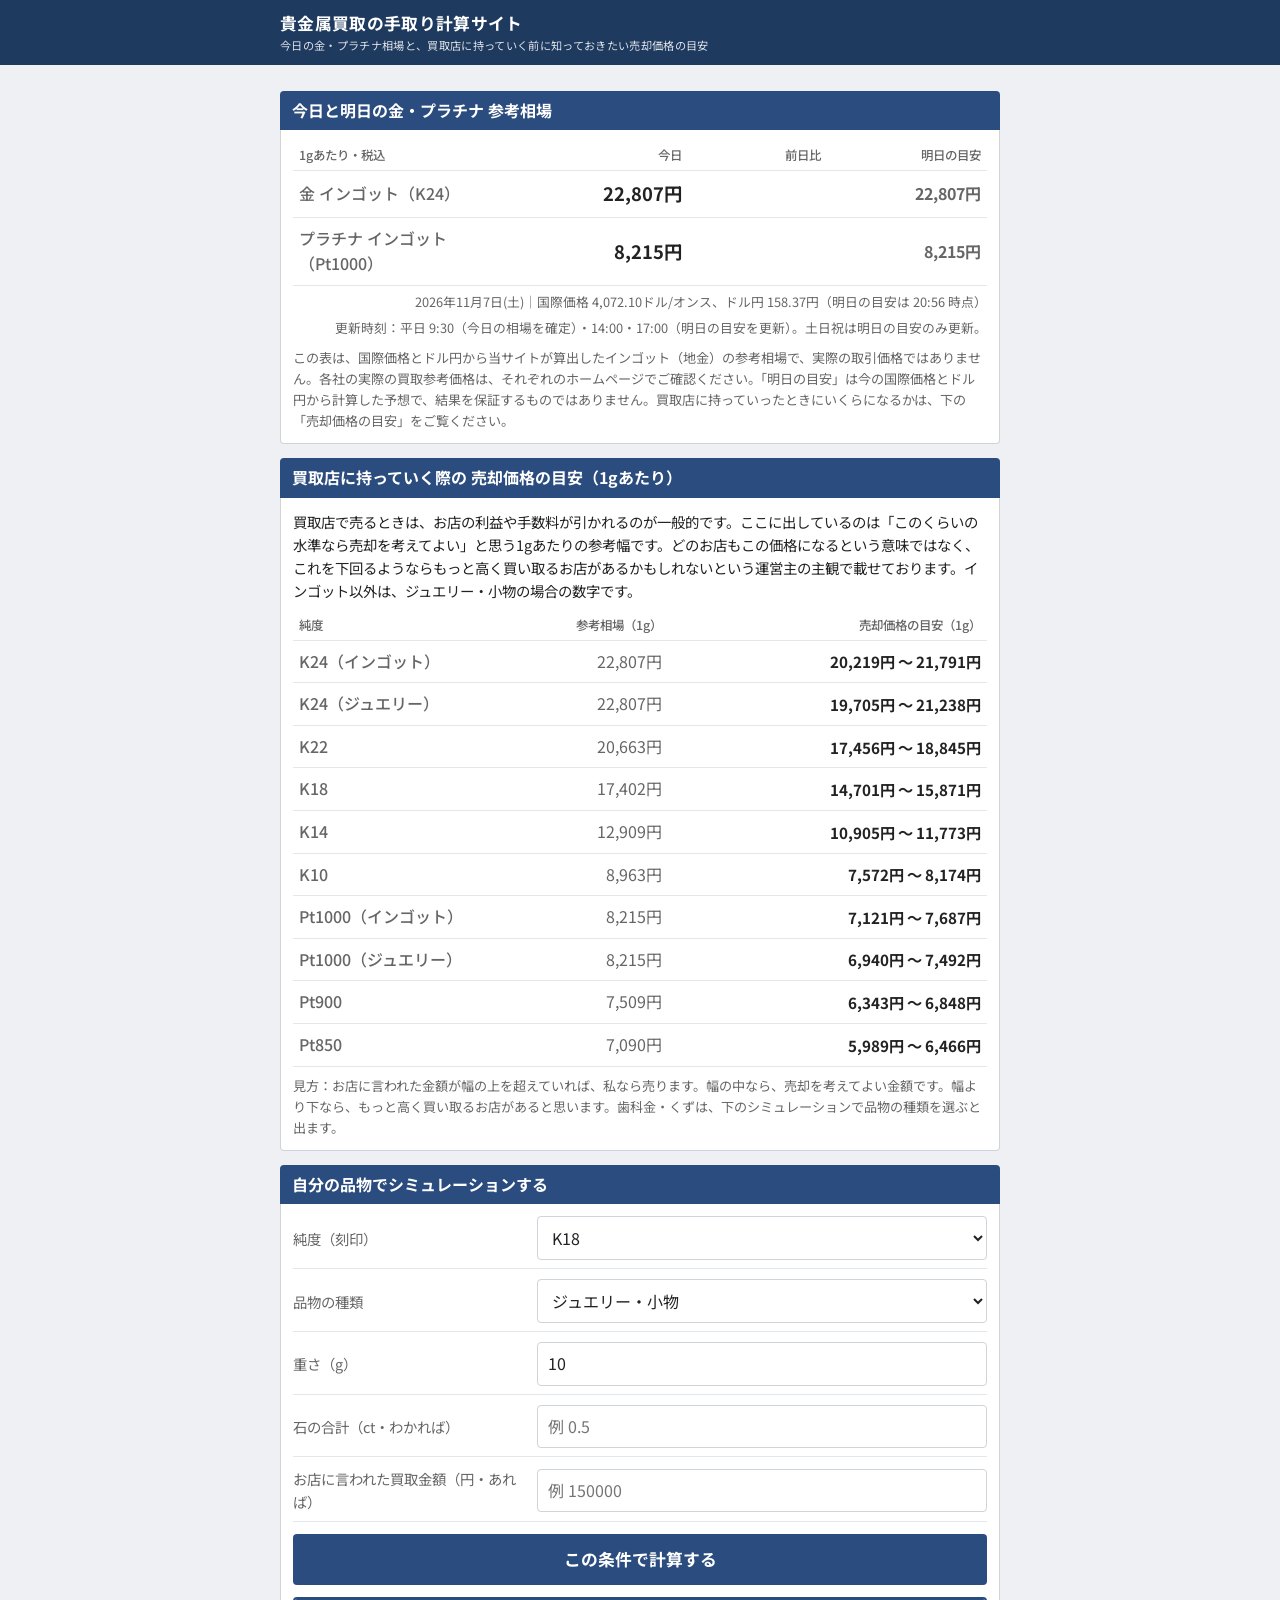
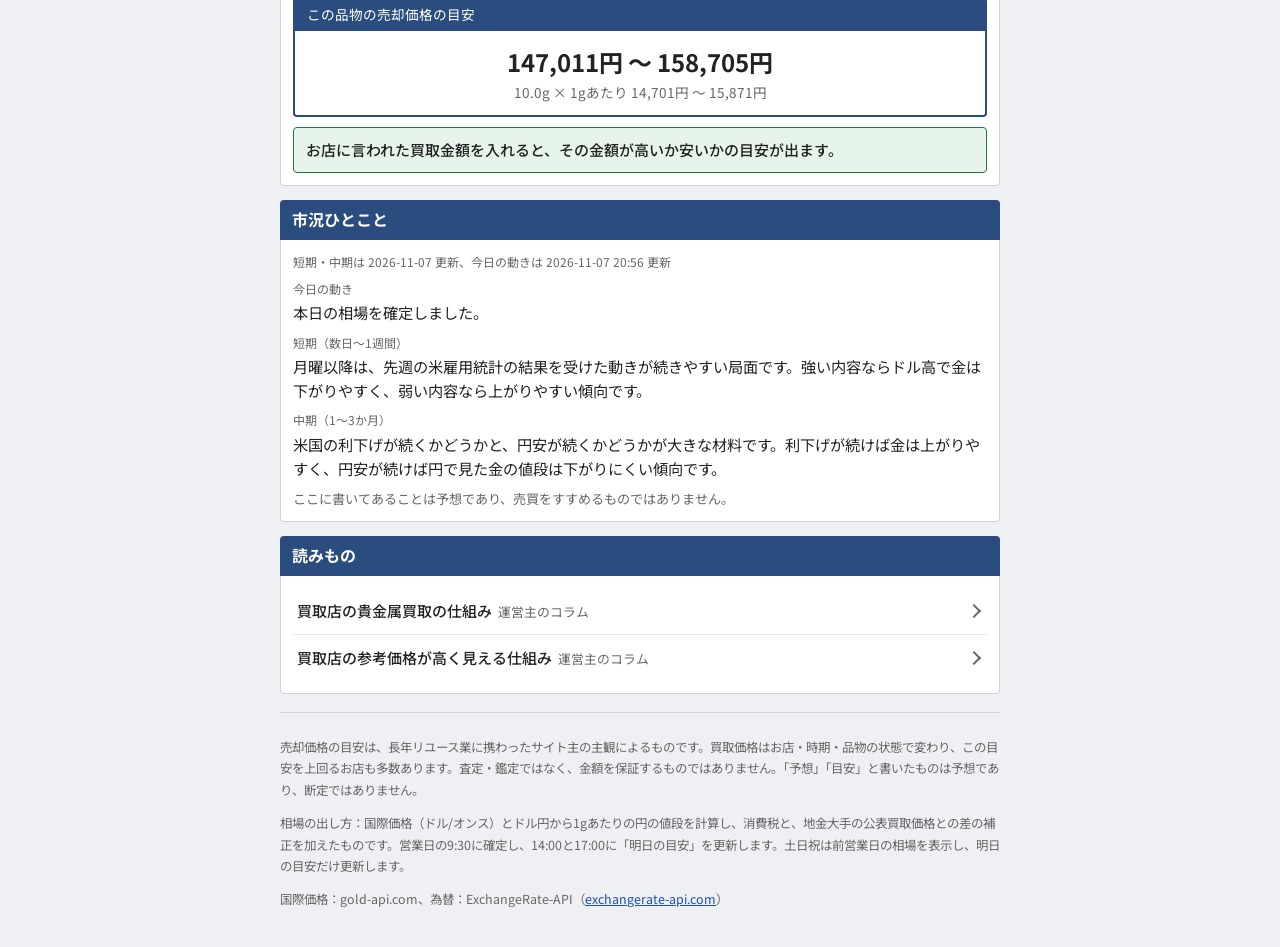
==== index.html @ 9ee87430 "Search Console の確認タグ Co-Authored-By: Claude Fable 5.1 <noreply@anthropic.com> Claude-Session: https:" ====
<!doctype html>
<html lang="ja">
<head>
<meta charset="utf-8">
<meta name="viewport" content="width=device-width,initial-scale=1,viewport-fit=cover">
<meta name="google-site-verification" content="bRaVeJFqWcev0gptp4NaFWn2l9aw6Yjy79Nx6iMbqUU" />
<title>貴金属買取の手取り計算サイト｜今日の金・プラチナ相場と、買取店に持っていく際の売却価格の目安</title>
<meta name="description" content="今日の金・プラチナのインゴット相場（国際価格とドル円から独自算出）と、買取店に持っていったときに実際に手元に残る売却価格の目安を、純度別（K24・K18・K14・Pt900など）に毎日更新しています。">
<link rel="stylesheet" href="https://fonts.googleapis.com/css2?family=Noto+Sans+JP:wght@400;500;700&display=swap">
<link rel="stylesheet" href="style.css">
</head>
<body>
<div class="hd"><div class="in">
  <h1><a href="./">貴金属買取の手取り計算サイト</a> <small>今日の金・プラチナ相場と、買取店に持っていく前に知っておきたい売却価格の目安</small></h1></div></div>

<div class="wrap">

<div class="band">今日と明日の金・プラチナ 参考相場</div>
<div class="box">
  <table class="price">
    <tr class="hd2"><td>1gあたり・税込</td><td style="text-align:right">今日</td><td style="text-align:right">前日比</td><td style="text-align:right">明日の目安</td></tr>
    <tr><th>金 インゴット（K24）</th><td class="v num" id="baseK24">—</td><td class="c num" id="chgK24"></td><td class="e num" id="estK24"></td></tr>
    <tr><th>プラチナ インゴット（Pt1000）</th><td class="v num" id="basePt">—</td><td class="c num" id="chgPt"></td><td class="e num" id="estPt"></td></tr>
  </table>
  <div class="stamp" id="asof"></div>
  <div class="stamp">更新時刻：平日 9:30（今日の相場を確定）・14:00・17:00（明日の目安を更新）。土日祝は明日の目安のみ更新。</div>
  <div class="note">この表は、国際価格とドル円から当サイトが算出したインゴット（地金）の参考相場で、実際の取引価格ではありません。各社の実際の買取参考価格は、それぞれのホームページでご確認ください。「明日の目安」は今の国際価格とドル円から計算した予想で、結果を保証するものではありません。買取店に持っていったときにいくらになるかは、下の「売却価格の目安」をご覧ください。</div>
  <div class="notice" id="flag">相場が大きく動いています。お店は先回りしてリスクを織り込んだ価格にすることがあり、提示が目安より低めでも、この日はその分と考えられます。</div>
</div>

<div class="band">買取店に持っていく際の 売却価格の目安（1gあたり）</div>
<div class="box">
  <p class="lead">買取店で売るときは、お店の利益や手数料が引かれるのが一般的です。ここに出しているのは「このくらいの水準なら売却を考えてよい」と思う1gあたりの参考幅です。どのお店もこの価格になるという意味ではなく、これを下回るようならもっと高く買い取るお店があるかもしれないという運営主の主観で載せております。インゴット以外は、ジュエリー・小物の場合の数字です。</p>
  <table class="price" id="ptable">
    <tr class="hd2"><td>純度</td><td style="text-align:right">参考相場（1g）</td><td style="text-align:right;width:46%">売却価格の目安（1g）</td></tr>
  </table>
  <div class="note">見方：お店に言われた金額が幅の上を超えていれば、私なら売ります。幅の中なら、売却を考えてよい金額です。幅より下なら、もっと高く買い取るお店があると思います。歯科金・くずは、下のシミュレーションで品物の種類を選ぶと出ます。</div>
</div>

<div class="band">自分の品物でシミュレーションする</div>
<div class="box">
  <div class="form">
    <div class="fr"><label for="purity">純度（刻印）</label><div>
      <select id="purity">
        <option value="K24">K24（純金）</option><option value="K22">K22</option><option value="K18" selected>K18</option>
        <option value="K14">K14</option><option value="K10">K10</option>
        <option value="Pt1000">Pt1000</option><option value="Pt900">Pt900</option><option value="Pt850">Pt850</option>
      </select></div></div>
    <div class="fr"><label for="form">品物の種類</label><div>
      <select id="form"><option value="jewelry" selected>ジュエリー・小物</option><option value="ingot">インゴット・地金</option><option value="scrap">歯科金・くず</option></select></div></div>
    <div class="fr"><label for="weight">重さ（g）</label><div><input id="weight" type="number" inputmode="decimal" min="0" step="0.1" value="10"></div></div>
    <div class="fr"><label for="stone">石の合計（ct・わかれば）</label><div><input id="stone" type="number" inputmode="decimal" min="0" step="0.1" placeholder="例 0.5"></div></div>
    <div class="fr"><label for="offer">お店に言われた買取金額（円・あれば）</label><div><input id="offer" type="number" inputmode="numeric" min="0" step="100" placeholder="例 150000"></div></div>
  </div>
  <button id="run" type="button" class="btn">この条件で計算する</button>
  <div class="res"><div class="t">この品物の売却価格の目安</div>
    <div class="b"><div class="big num" id="range">—</div><div class="sub num" id="perg"></div></div></div>
  <div id="verdict" class="verdict v-fair">お店に言われた買取金額を入れると、その金額が高いか安いかの目安が出ます。</div>
  <div class="note" id="stoneNote" hidden>石の重さは、0.5ctごとに0.1gを引いて計算しています。小さい石（メレ）はほとんど値段が付かず、大きい石は別に評価されます。</div>
</div>

<div class="band">市況ひとこと</div>
<div class="box memo">
  <div class="lbl" id="memoDate"></div>
  <div class="lbl">今日の動き</div><p id="memoToday"></p>
  <div class="lbl">短期（数日〜1週間）</div><p id="memoShort"></p>
  <div class="lbl">中期（1〜3か月）</div><p id="memoMid"></p>
  <div class="note">ここに書いてあることは予想であり、売買をすすめるものではありません。</div>
</div>

<div class="band" id="columns">読みもの</div>
<div class="box">
  <ul class="list">
    <li><a href="columns/shikumi.html">買取店の貴金属買取の仕組み<span class="d">運営主のコラム</span></a></li>
    <li><a href="columns/sanko-kakaku.html">買取店の参考価格が高く見える仕組み<span class="d">運営主のコラム</span></a></li>
  </ul>
</div>

<div class="foot">
  <p>売却価格の目安は、長年リユース業に携わったサイト主の主観によるものです。買取価格はお店・時期・品物の状態で変わり、この目安を上回るお店も多数あります。査定・鑑定ではなく、金額を保証するものではありません。「予想」「目安」と書いたものは予想であり、断定ではありません。</p>
  <p>相場の出し方：国際価格（ドル/オンス）とドル円から1gあたりの円の値段を計算し、消費税と、地金大手の公表買取価格との差の補正を加えたものです。営業日の9:30に確定し、14:00と17:00に「明日の目安」を更新します。土日祝は前営業日の相場を表示し、明日の目安だけ更新します。</p>
  <p>国際価格：gold-api.com、為替：ExchangeRate-API（<a href="https://www.exchangerate-api.com">exchangerate-api.com</a>）</p>
</div>
</div>
<script src="app.js"></script>
</body>
</html>
---- style.css ----
/* 日本の相場情報サイトの定型。紺のサイト名バー、帯見出し、白い枠の表 */
:root{--bg:#eef0f3;--panel:#fff;--fg:#222;--muted:#666;--line:#cfd4da;--line-soft:#e3e6ea;
  --head:#1f3a5f;--head-fg:#fff;--band:#2b4c7e;--band-fg:#fff;--link:#1a4fb4;--up:#d33;--down:#1a56c8;
  --ok:#1f7a3c;--ok-soft:#e6f4ea;--warn:#9a6a00;--warn-soft:#fff5d6;--bad:#b23030;--bad-soft:#fde8e8;
  --font:"Noto Sans JP","Hiragino Sans","Hiragino Kaku Gothic ProN",Meiryo,system-ui,sans-serif}
@media (prefers-color-scheme:dark){:root{--bg:#15181c;--panel:#1f2328;--fg:#e6e8eb;--muted:#9aa3ad;--line:#3a4149;--line-soft:#2b3137;
  --head:#162a45;--band:#24416a;--link:#7fb0ff;--up:#ff7b7b;--down:#7fb0ff;--ok:#7fd49a;--ok-soft:#1b3024;--warn:#f0c86a;--warn-soft:#332b15;--bad:#f08a8a;--bad-soft:#3a2020;color-scheme:dark}}
html,body{margin:0}
body{background:var(--bg);color:var(--fg);font-family:var(--font);font-size:15px;line-height:1.6;padding:0 0 24px}
a{color:var(--link)}
.hd{background:var(--head);color:var(--head-fg);position:sticky;top:0;z-index:9}
.hd .in{max-width:720px;margin:0 auto;display:flex;align-items:center;gap:12px;padding:10px max(16px,env(safe-area-inset-right,0px)) 10px max(16px,env(safe-area-inset-left,0px))}
.hd .menu{width:22px;height:16px;border-top:3px solid var(--head-fg);border-bottom:3px solid var(--head-fg);position:relative;flex:none;display:block}
.hd .menu::after{content:"";position:absolute;left:0;right:0;top:50%;border-top:3px solid var(--head-fg);transform:translateY(-50%)}
.hd h1{font-size:1.05rem;margin:0;font-weight:700;letter-spacing:.02em}
.hd h1 a{color:inherit;text-decoration:none}
.hd small{display:block;font-size:.7rem;font-weight:400;opacity:.85}
.wrap{max-width:720px;margin:0 auto;padding:12px max(16px,env(safe-area-inset-right,0px)) 0 max(16px,env(safe-area-inset-left,0px))}
.band{background:var(--band);color:var(--band-fg);font-weight:700;font-size:1rem;padding:7px 12px;margin:14px 0 0;border-radius:4px 4px 0 0}
.box{background:var(--panel);border:1px solid var(--line);border-top:0;border-radius:0 0 4px 4px;padding:12px}
.num{font-variant-numeric:tabular-nums}
table.price{width:100%;border-collapse:collapse;font-size:1rem}
table.price th,table.price td{padding:8px 6px;border-bottom:1px solid var(--line-soft);text-align:left;vertical-align:middle}
table.price th{color:var(--muted);font-weight:500;width:30%}
table.price td.v{font-size:1.15rem;font-weight:700;text-align:right;white-space:nowrap}
table.price td.c{text-align:right;width:20%;font-weight:700;white-space:nowrap;font-size:.95rem}
table.price td.e{text-align:right;white-space:nowrap;font-weight:700;color:var(--muted)}
table.price tr.hd2 td{font-size:.78rem;color:var(--muted);padding-top:4px;padding-bottom:4px;font-weight:500}
.up{color:var(--up)}.down{color:var(--down)}
.stamp{text-align:right;color:var(--muted);font-size:.8rem;margin-top:6px}
.notice{background:var(--warn-soft);border:1px solid var(--warn);color:var(--fg);padding:8px 12px;border-radius:4px;font-size:.9rem;margin-top:10px;display:none}
.notice.on{display:block}
.memo .lbl{font-size:.75rem;color:var(--muted);margin:8px 0 2px}
.memo .lbl:first-child{margin-top:0}
.memo p{margin:0;font-size:.95rem}
.form{display:grid;gap:10px}
.fr{display:grid;grid-template-columns:34% 1fr;align-items:center;gap:8px;border-bottom:1px solid var(--line-soft);padding-bottom:8px}
.fr label{color:var(--muted);font-size:.9rem}
.fr>div{min-width:0}
select,input[type=number]{width:100%;box-sizing:border-box;font:inherit;font-size:1rem;padding:8px 10px;border:1px solid var(--line);border-radius:4px;background:var(--panel);color:var(--fg)}
select:focus,input:focus{outline:2px solid var(--link);outline-offset:1px}
.btn{display:block;width:100%;margin-top:12px;font:inherit;font-size:1.05rem;font-weight:700;padding:12px;border:0;border-radius:4px;background:var(--band);color:var(--band-fg);cursor:pointer}
.btn:focus{outline:2px solid var(--link);outline-offset:2px}
.res{margin-top:12px;border:2px solid var(--band);border-radius:4px;overflow:hidden}
.res .t{background:var(--band);color:var(--band-fg);font-size:.85rem;padding:5px 12px}
.res .b{padding:12px;text-align:center}
.res .big{font-size:1.5rem;font-weight:700}
.res .sub{color:var(--muted);font-size:.85rem}
.verdict{margin-top:10px;padding:10px 12px;border-radius:4px;border:1px solid;font-weight:500}
.v-ok,.v-fair{background:var(--ok-soft);border-color:var(--ok)}
.v-warn{background:var(--warn-soft);border-color:var(--warn)}
.v-bad{background:var(--bad-soft);border-color:var(--bad)}
.note{font-size:.82rem;color:var(--muted);margin-top:8px}
.lead{font-size:.9rem;margin:0 0 10px}
ul.list{list-style:none;margin:0;padding:0}
ul.list li{border-bottom:1px solid var(--line-soft);position:relative;font-weight:500}
ul.list li:last-child{border-bottom:0}
ul.list li a{display:block;padding:11px 26px 11px 4px;color:inherit;text-decoration:none}
ul.list li::after{content:"";position:absolute;right:8px;top:50%;width:8px;height:8px;border-right:2px solid var(--muted);border-bottom:2px solid var(--muted);transform:translateY(-50%) rotate(-45deg)}
ul.list .d{color:var(--muted);font-size:.8rem;font-weight:400;margin-left:6px}
.foot{font-size:.78rem;color:var(--muted);line-height:1.7;margin-top:18px;border-top:1px solid var(--line);padding-top:12px}
/* コラム */
.article{font-size:1rem;line-height:1.9}
.article h2{font-size:1.2rem;margin:0 0 6px}
.article .meta{color:var(--muted);font-size:.8rem;margin-bottom:14px}
.article p{margin:0 0 1em}
.article .quote{background:var(--bg);border-left:4px solid var(--band);padding:8px 12px;margin:0 0 1em}
@media (max-width:420px){.fr{grid-template-columns:1fr}}
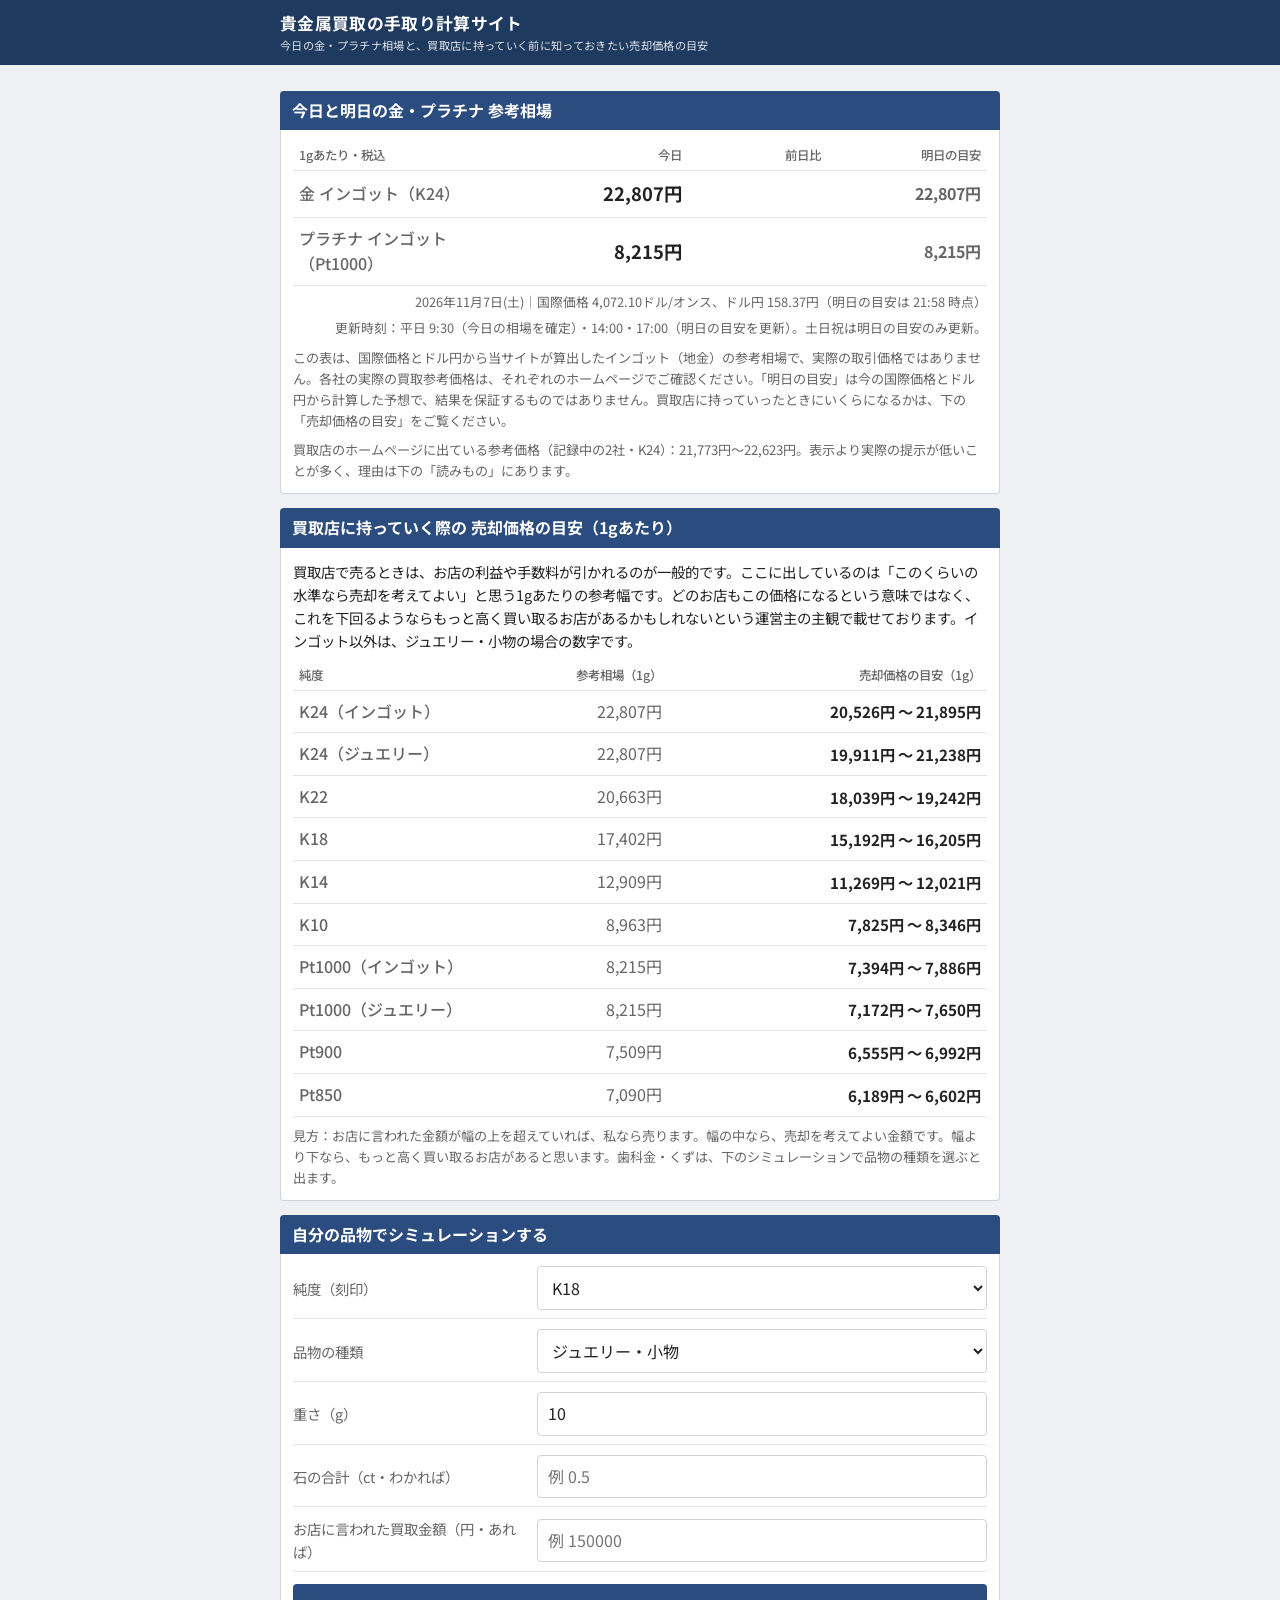
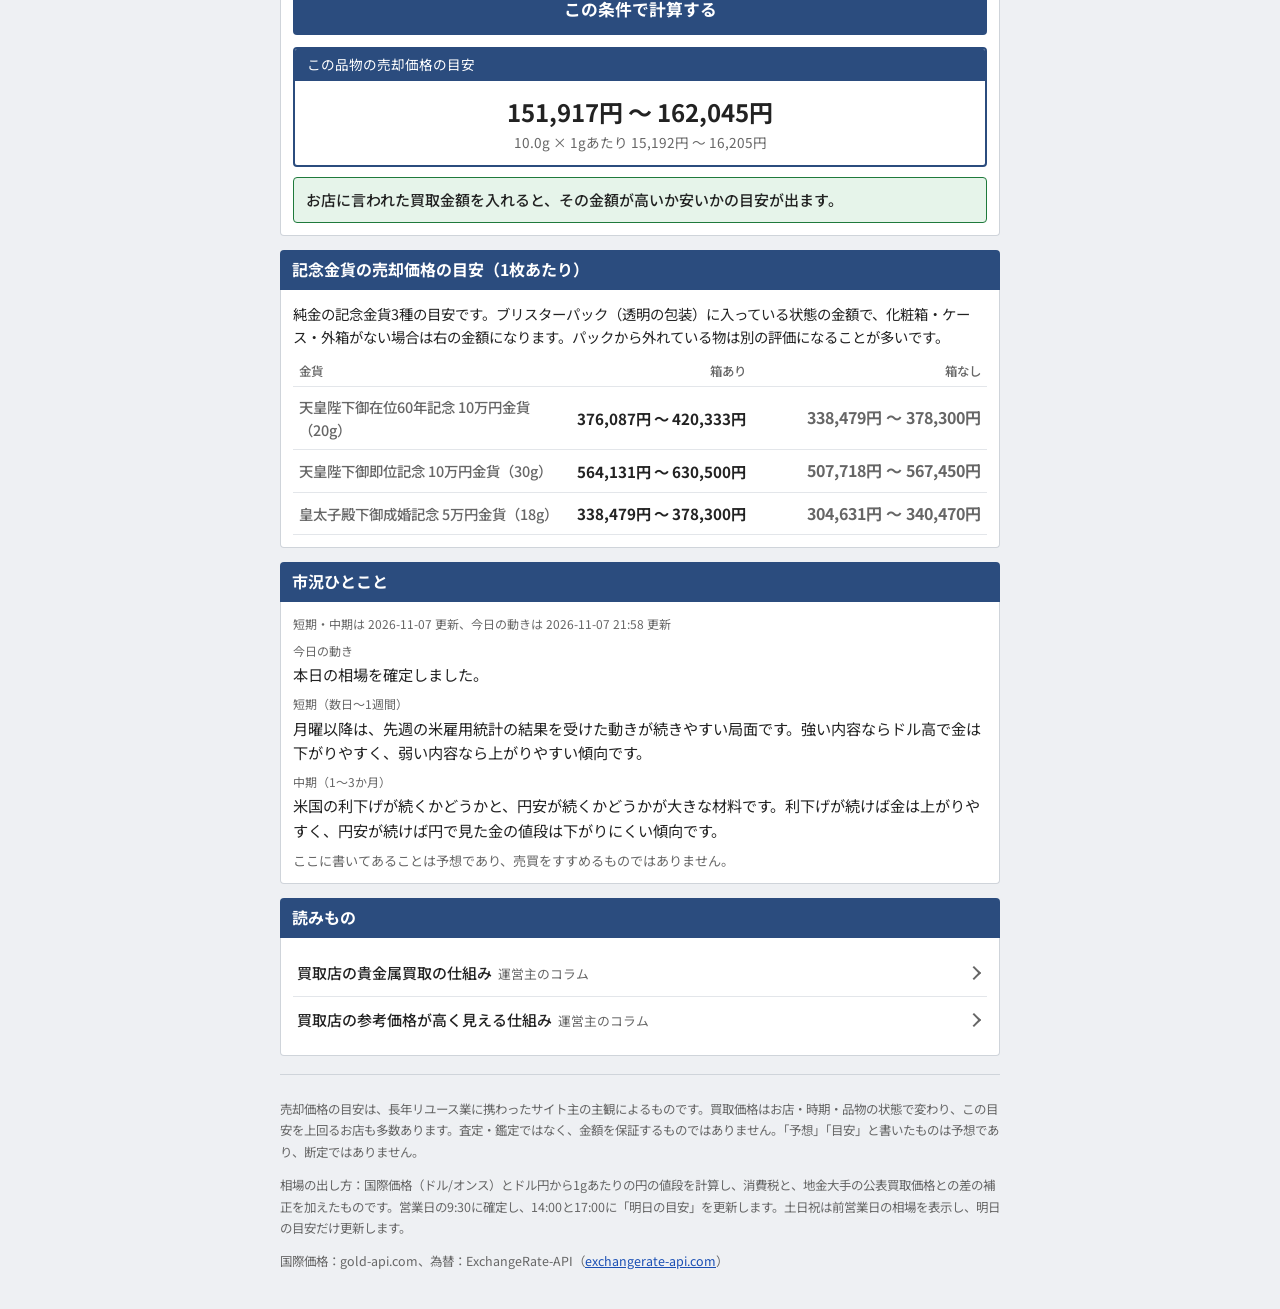
==== commit c2b2701c: "係数を照合結果に更新（土台0.97、幅90〜96）、記念金貨3種、買取店の表示価格の記録 Co-Authored-By: Claude Fable 5.1 <noreply@anthropic.com" ====
--- a/index.html
+++ b/index.html
@@ -25,6 +25,7 @@
   <div class="stamp" id="asof"></div>
   <div class="stamp">更新時刻：平日 9:30（今日の相場を確定）・14:00・17:00（明日の目安を更新）。土日祝は明日の目安のみ更新。</div>
   <div class="note">この表は、国際価格とドル円から当サイトが算出したインゴット（地金）の参考相場で、実際の取引価格ではありません。各社の実際の買取参考価格は、それぞれのホームページでご確認ください。「明日の目安」は今の国際価格とドル円から計算した予想で、結果を保証するものではありません。買取店に持っていったときにいくらになるかは、下の「売却価格の目安」をご覧ください。</div>
+  <div class="note" id="hprange" hidden></div>
   <div class="notice" id="flag">相場が大きく動いています。お店は先回りしてリスクを織り込んだ価格にすることがあり、提示が目安より低めでも、この日はその分と考えられます。</div>
 </div>
 
@@ -59,6 +60,14 @@
   <div class="note" id="stoneNote" hidden>石の重さは、0.5ctごとに0.1gを引いて計算しています。小さい石（メレ）はほとんど値段が付かず、大きい石は別に評価されます。</div>
 </div>
 
+<div class="band">記念金貨の売却価格の目安（1枚あたり）</div>
+<div class="box">
+  <p class="lead">純金の記念金貨3種の目安です。ブリスターパック（透明の包装）に入っている状態の金額で、化粧箱・ケース・外箱がない場合は右の金額になります。パックから外れている物は別の評価になることが多いです。</p>
+  <table class="price" id="ctable">
+    <tr class="hd2"><td>金貨</td><td style="text-align:right">箱あり</td><td style="text-align:right">箱なし</td></tr>
+  </table>
+</div>
+
 <div class="band">市況ひとこと</div>
 <div class="box memo">
   <div class="lbl" id="memoDate"></div>
--- a/style.css
+++ b/style.css
@@ -22,6 +22,7 @@
 table.price{width:100%;border-collapse:collapse;font-size:1rem}
 table.price th,table.price td{padding:8px 6px;border-bottom:1px solid var(--line-soft);text-align:left;vertical-align:middle}
 table.price th{color:var(--muted);font-weight:500;width:30%}
+#ctable th{width:40%;font-size:.9rem}
 table.price td.v{font-size:1.15rem;font-weight:700;text-align:right;white-space:nowrap}
 table.price td.c{text-align:right;width:20%;font-weight:700;white-space:nowrap;font-size:.95rem}
 table.price td.e{text-align:right;white-space:nowrap;font-weight:700;color:var(--muted)}
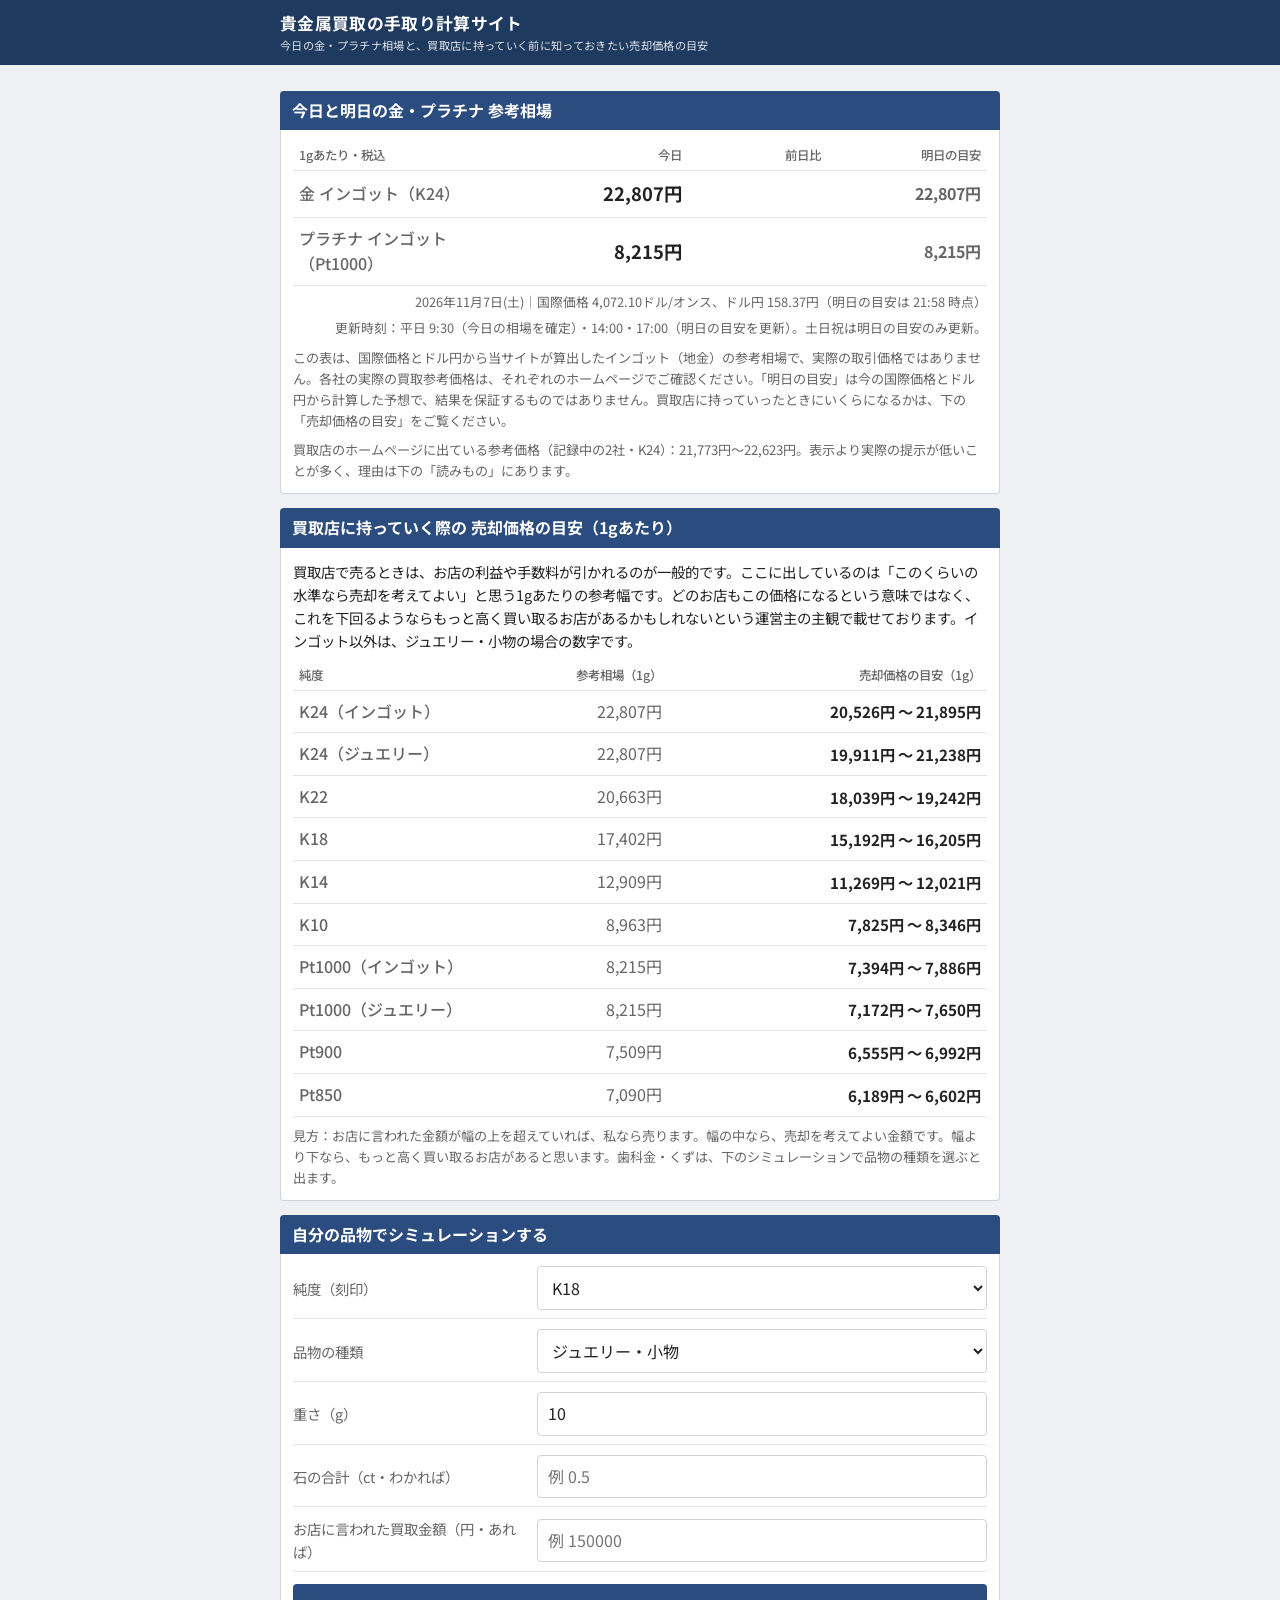
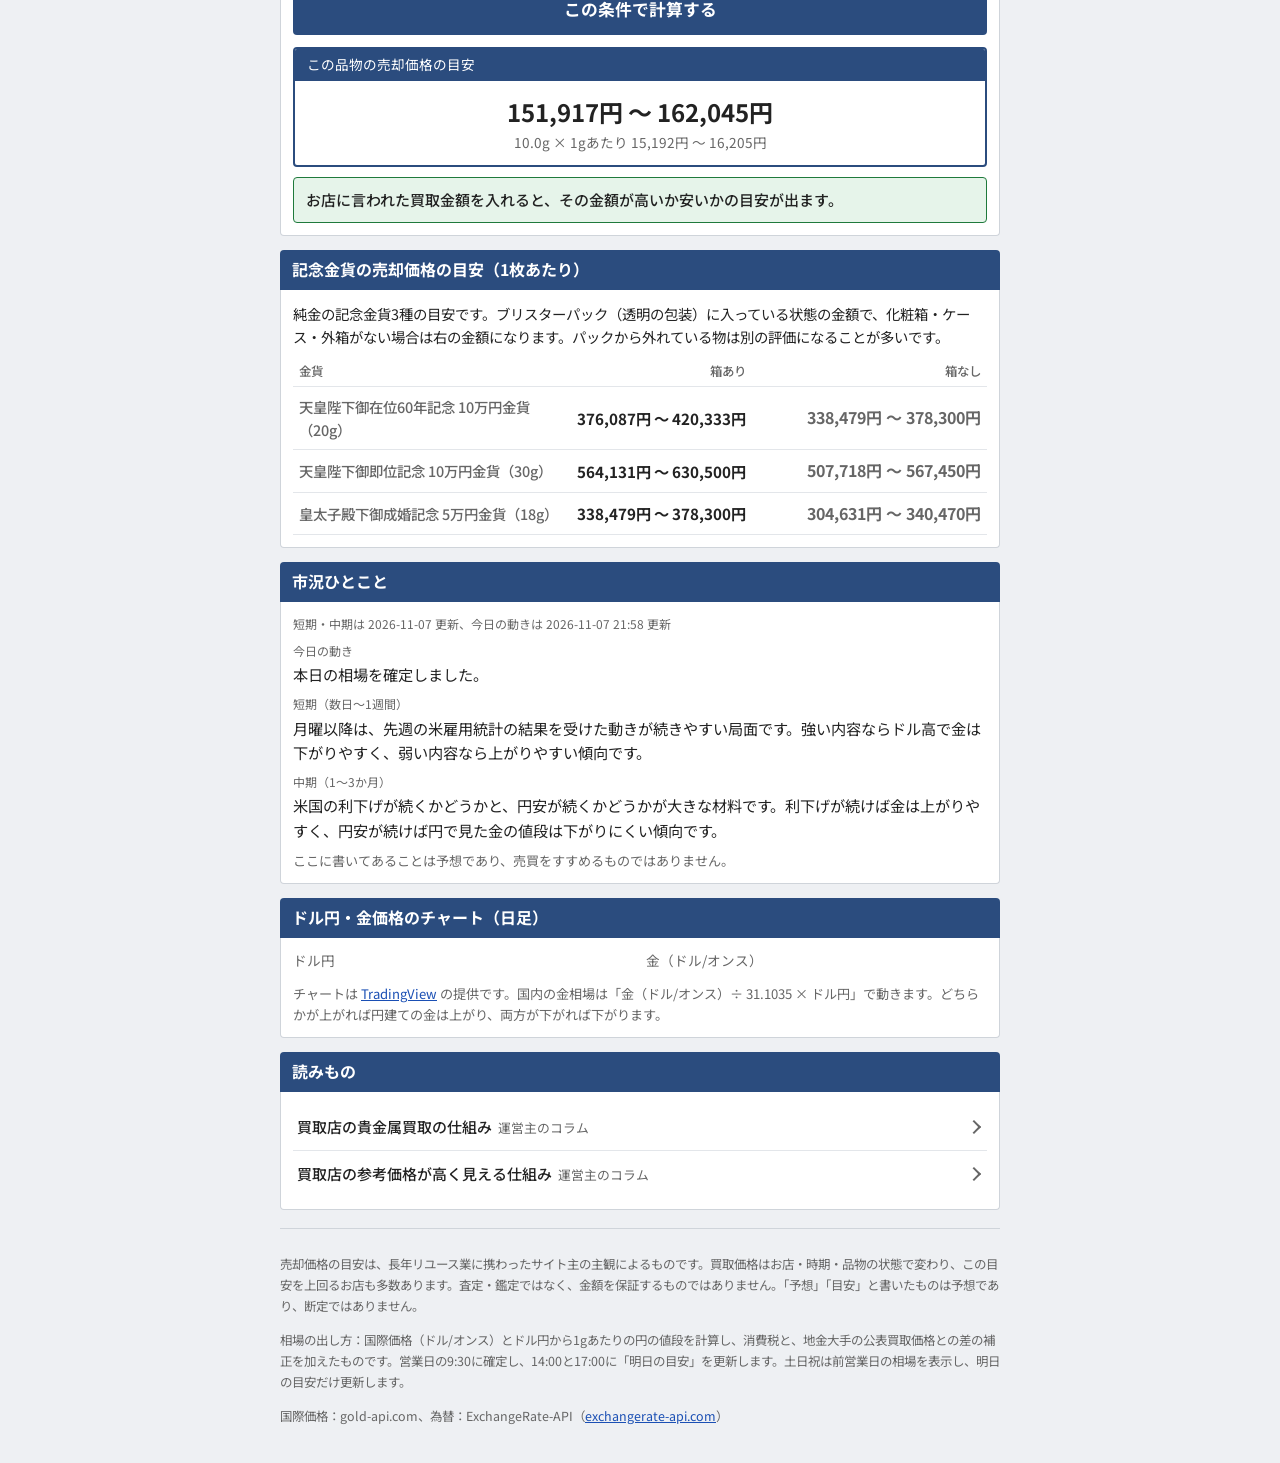
==== commit 0b125743: "ドル円・金価格の小さな日足チャート Co-Authored-By: Claude Fable 5.1 <noreply@anthropic.com> Claude-Session: https://c" ====
--- a/index.html
+++ b/index.html
@@ -77,6 +77,23 @@
   <div class="note">ここに書いてあることは予想であり、売買をすすめるものではありません。</div>
 </div>
 
+<div class="band">ドル円・金価格のチャート（日足）</div>
+<div class="box">
+  <div class="tvwrap">
+    <div class="tv"><div class="tv-t">ドル円</div>
+      <div class="tradingview-widget-container"><div class="tradingview-widget-container__widget"></div>
+      <script type="text/javascript" src="https://s3.tradingview.com/external-embedding/embed-widget-mini-symbol-overview.js" async>
+      {"symbol":"FX_IDC:USDJPY","width":"100%","height":"220","locale":"ja","dateRange":"3M","colorTheme":"light","isTransparent":true,"autosize":true,"largeChartUrl":""}
+      </script></div></div>
+    <div class="tv"><div class="tv-t">金（ドル/オンス）</div>
+      <div class="tradingview-widget-container"><div class="tradingview-widget-container__widget"></div>
+      <script type="text/javascript" src="https://s3.tradingview.com/external-embedding/embed-widget-mini-symbol-overview.js" async>
+      {"symbol":"TVC:GOLD","width":"100%","height":"220","locale":"ja","dateRange":"3M","colorTheme":"light","isTransparent":true,"autosize":true,"largeChartUrl":""}
+      </script></div></div>
+  </div>
+  <div class="note">チャートは <a href="https://www.tradingview.com/" rel="noopener">TradingView</a> の提供です。国内の金相場は「金（ドル/オンス）÷ 31.1035 × ドル円」で動きます。どちらかが上がれば円建ての金は上がり、両方が下がれば下がります。</div>
+</div>
+
 <div class="band" id="columns">読みもの</div>
 <div class="box">
   <ul class="list">
--- a/style.css
+++ b/style.css
@@ -67,3 +67,8 @@
 .article p{margin:0 0 1em}
 .article .quote{background:var(--bg);border-left:4px solid var(--band);padding:8px 12px;margin:0 0 1em}
 @media (max-width:420px){.fr{grid-template-columns:1fr}}
+
+.tvwrap{display:grid;grid-template-columns:1fr 1fr;gap:12px}
+.tv{min-width:0}
+.tv-t{font-size:.85rem;color:var(--muted);margin-bottom:4px}
+@media (max-width:560px){.tvwrap{grid-template-columns:1fr}}
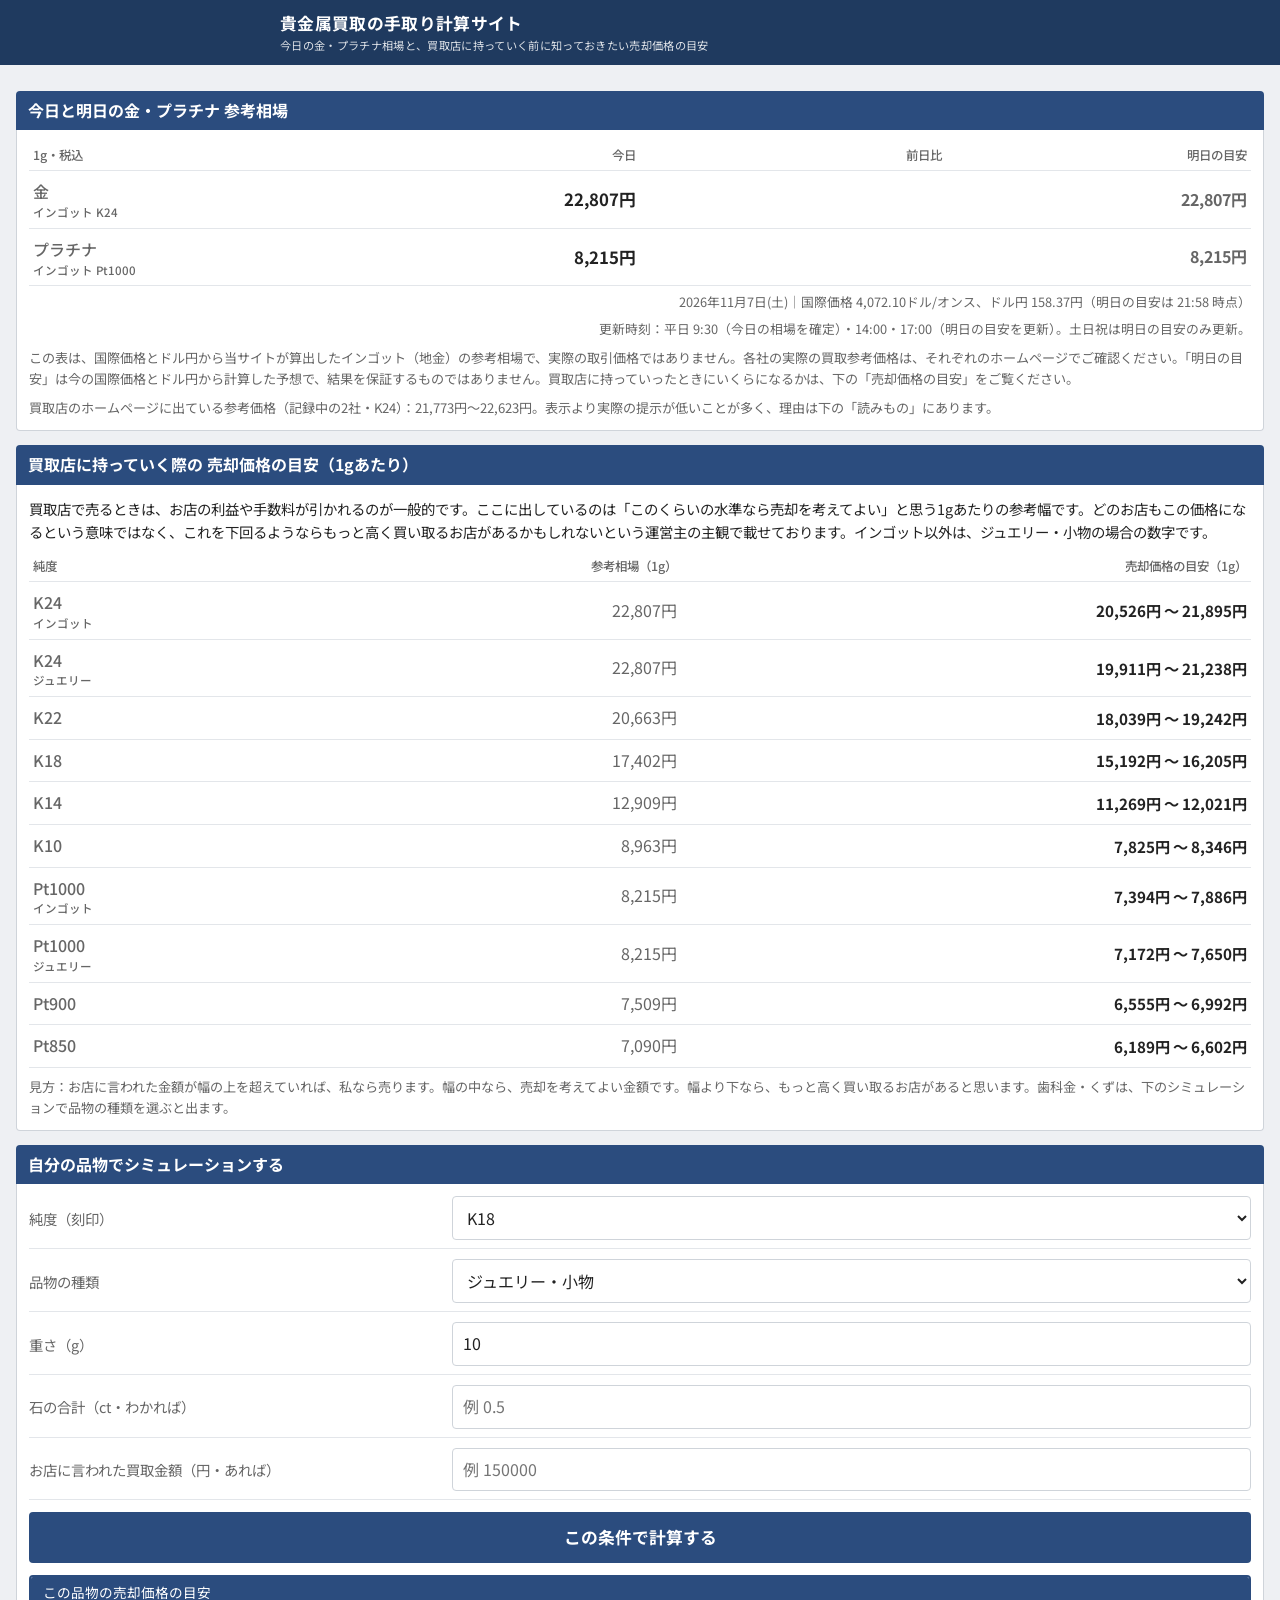
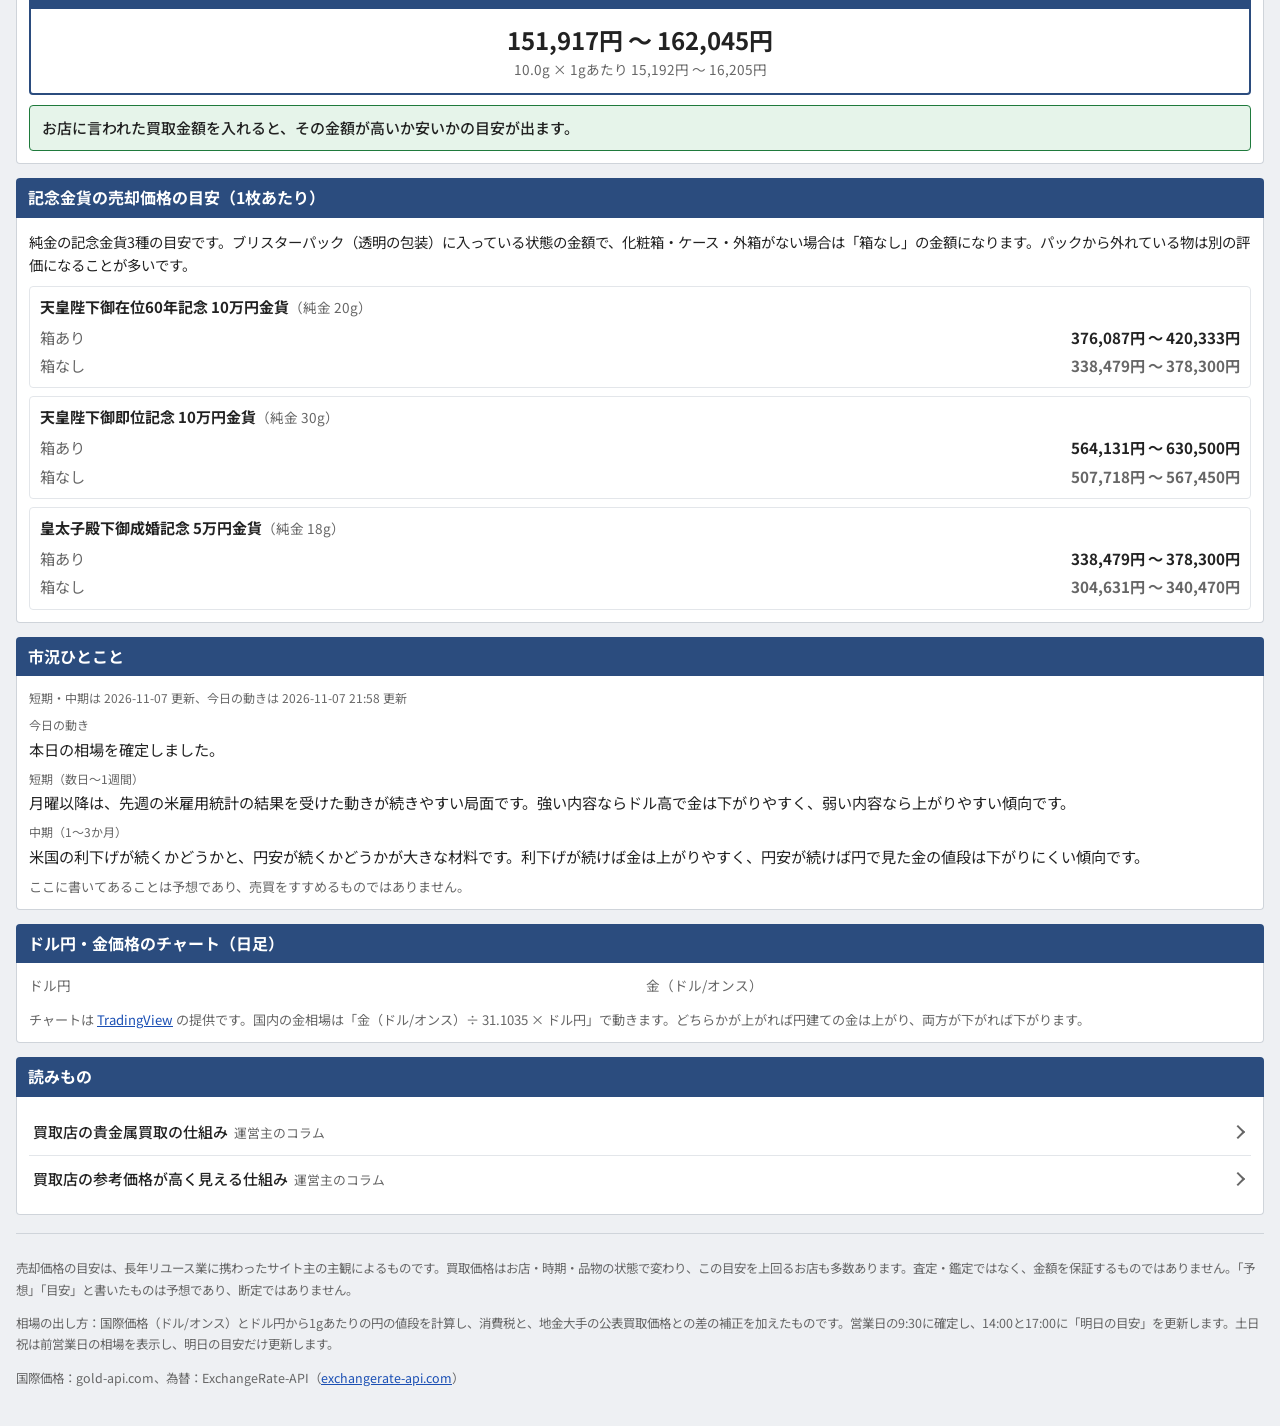
==== commit 574c1416: "スマホ幅のはみ出し修正：金貨を縦積みに、表の行名を2段に Co-Authored-By: Claude Fable 5.1 <noreply@anthropic.com> Claude-Session" ====
--- a/index.html
+++ b/index.html
@@ -18,9 +18,9 @@
 <div class="band">今日と明日の金・プラチナ 参考相場</div>
 <div class="box">
   <table class="price">
-    <tr class="hd2"><td>1gあたり・税込</td><td style="text-align:right">今日</td><td style="text-align:right">前日比</td><td style="text-align:right">明日の目安</td></tr>
-    <tr><th>金 インゴット（K24）</th><td class="v num" id="baseK24">—</td><td class="c num" id="chgK24"></td><td class="e num" id="estK24"></td></tr>
-    <tr><th>プラチナ インゴット（Pt1000）</th><td class="v num" id="basePt">—</td><td class="c num" id="chgPt"></td><td class="e num" id="estPt"></td></tr>
+    <tr class="hd2"><td>1g・税込</td><td style="text-align:right">今日</td><td style="text-align:right">前日比</td><td style="text-align:right">明日の目安</td></tr>
+    <tr><th>金<br><small>インゴット K24</small></th><td class="v num" id="baseK24">—</td><td class="c num" id="chgK24"></td><td class="e num" id="estK24"></td></tr>
+    <tr><th>プラチナ<br><small>インゴット Pt1000</small></th><td class="v num" id="basePt">—</td><td class="c num" id="chgPt"></td><td class="e num" id="estPt"></td></tr>
   </table>
   <div class="stamp" id="asof"></div>
   <div class="stamp">更新時刻：平日 9:30（今日の相場を確定）・14:00・17:00（明日の目安を更新）。土日祝は明日の目安のみ更新。</div>
@@ -62,10 +62,8 @@
 
 <div class="band">記念金貨の売却価格の目安（1枚あたり）</div>
 <div class="box">
-  <p class="lead">純金の記念金貨3種の目安です。ブリスターパック（透明の包装）に入っている状態の金額で、化粧箱・ケース・外箱がない場合は右の金額になります。パックから外れている物は別の評価になることが多いです。</p>
-  <table class="price" id="ctable">
-    <tr class="hd2"><td>金貨</td><td style="text-align:right">箱あり</td><td style="text-align:right">箱なし</td></tr>
-  </table>
+  <p class="lead">純金の記念金貨3種の目安です。ブリスターパック（透明の包装）に入っている状態の金額で、化粧箱・ケース・外箱がない場合は「箱なし」の金額になります。パックから外れている物は別の評価になることが多いです。</p>
+  <div id="ctable" class="coins"></div>
 </div>
 
 <div class="band">市況ひとこと</div>
--- a/style.css
+++ b/style.css
@@ -17,15 +17,26 @@
 .hd small{display:block;font-size:.7rem;font-weight:400;opacity:.85}
 .wrap{max-width:720px;margin:0 auto;padding:12px max(16px,env(safe-area-inset-right,0px)) 0 max(16px,env(safe-area-inset-left,0px))}
 .band{background:var(--band);color:var(--band-fg);font-weight:700;font-size:1rem;padding:7px 12px;margin:14px 0 0;border-radius:4px 4px 0 0}
-.box{background:var(--panel);border:1px solid var(--line);border-top:0;border-radius:0 0 4px 4px;padding:12px}
+.box{background:var(--panel);border:1px solid var(--line);border-top:0;border-radius:0 0 4px 4px;padding:12px;overflow:hidden}
+.wrap,.box,table{max-width:100%}
+html,body{overflow-x:hidden}
 .num{font-variant-numeric:tabular-nums}
-table.price{width:100%;border-collapse:collapse;font-size:1rem}
-table.price th,table.price td{padding:8px 6px;border-bottom:1px solid var(--line-soft);text-align:left;vertical-align:middle}
-table.price th{color:var(--muted);font-weight:500;width:30%}
-#ctable th{width:40%;font-size:.9rem}
-table.price td.v{font-size:1.15rem;font-weight:700;text-align:right;white-space:nowrap}
-table.price td.c{text-align:right;width:20%;font-weight:700;white-space:nowrap;font-size:.95rem}
-table.price td.e{text-align:right;white-space:nowrap;font-weight:700;color:var(--muted)}
+table.price{width:100%;border-collapse:collapse;font-size:1rem;table-layout:fixed}
+table.price th,table.price td{overflow-wrap:anywhere}
+table.price th,table.price td{padding:8px 4px;border-bottom:1px solid var(--line-soft);text-align:left;vertical-align:middle}
+table.price th{color:var(--muted);font-weight:500;width:26%}
+table.price th small{display:block;font-size:.72rem;line-height:1.3}
+.coins{display:grid;gap:8px}
+.coin{border:1px solid var(--line-soft);border-radius:4px;padding:8px 10px}
+.coin-n{font-weight:700;margin-bottom:4px}
+.coin-g{font-weight:400;color:var(--muted);font-size:.85rem}
+.coin-r{display:flex;justify-content:space-between;gap:8px;font-size:.95rem;padding:2px 0}
+.coin-r .k{color:var(--muted);flex:none}
+.coin-r .v{font-weight:700;text-align:right}
+.coin-r .e{color:var(--muted)}
+table.price td.v{font-size:1.05rem;font-weight:700;text-align:right}
+table.price td.c{text-align:right;width:20%;font-weight:700;font-size:.95rem}
+table.price td.e{text-align:right;font-weight:700;color:var(--muted)}
 table.price tr.hd2 td{font-size:.78rem;color:var(--muted);padding-top:4px;padding-bottom:4px;font-weight:500}
 .up{color:var(--up)}.down{color:var(--down)}
 .stamp{text-align:right;color:var(--muted);font-size:.8rem;margin-top:6px}
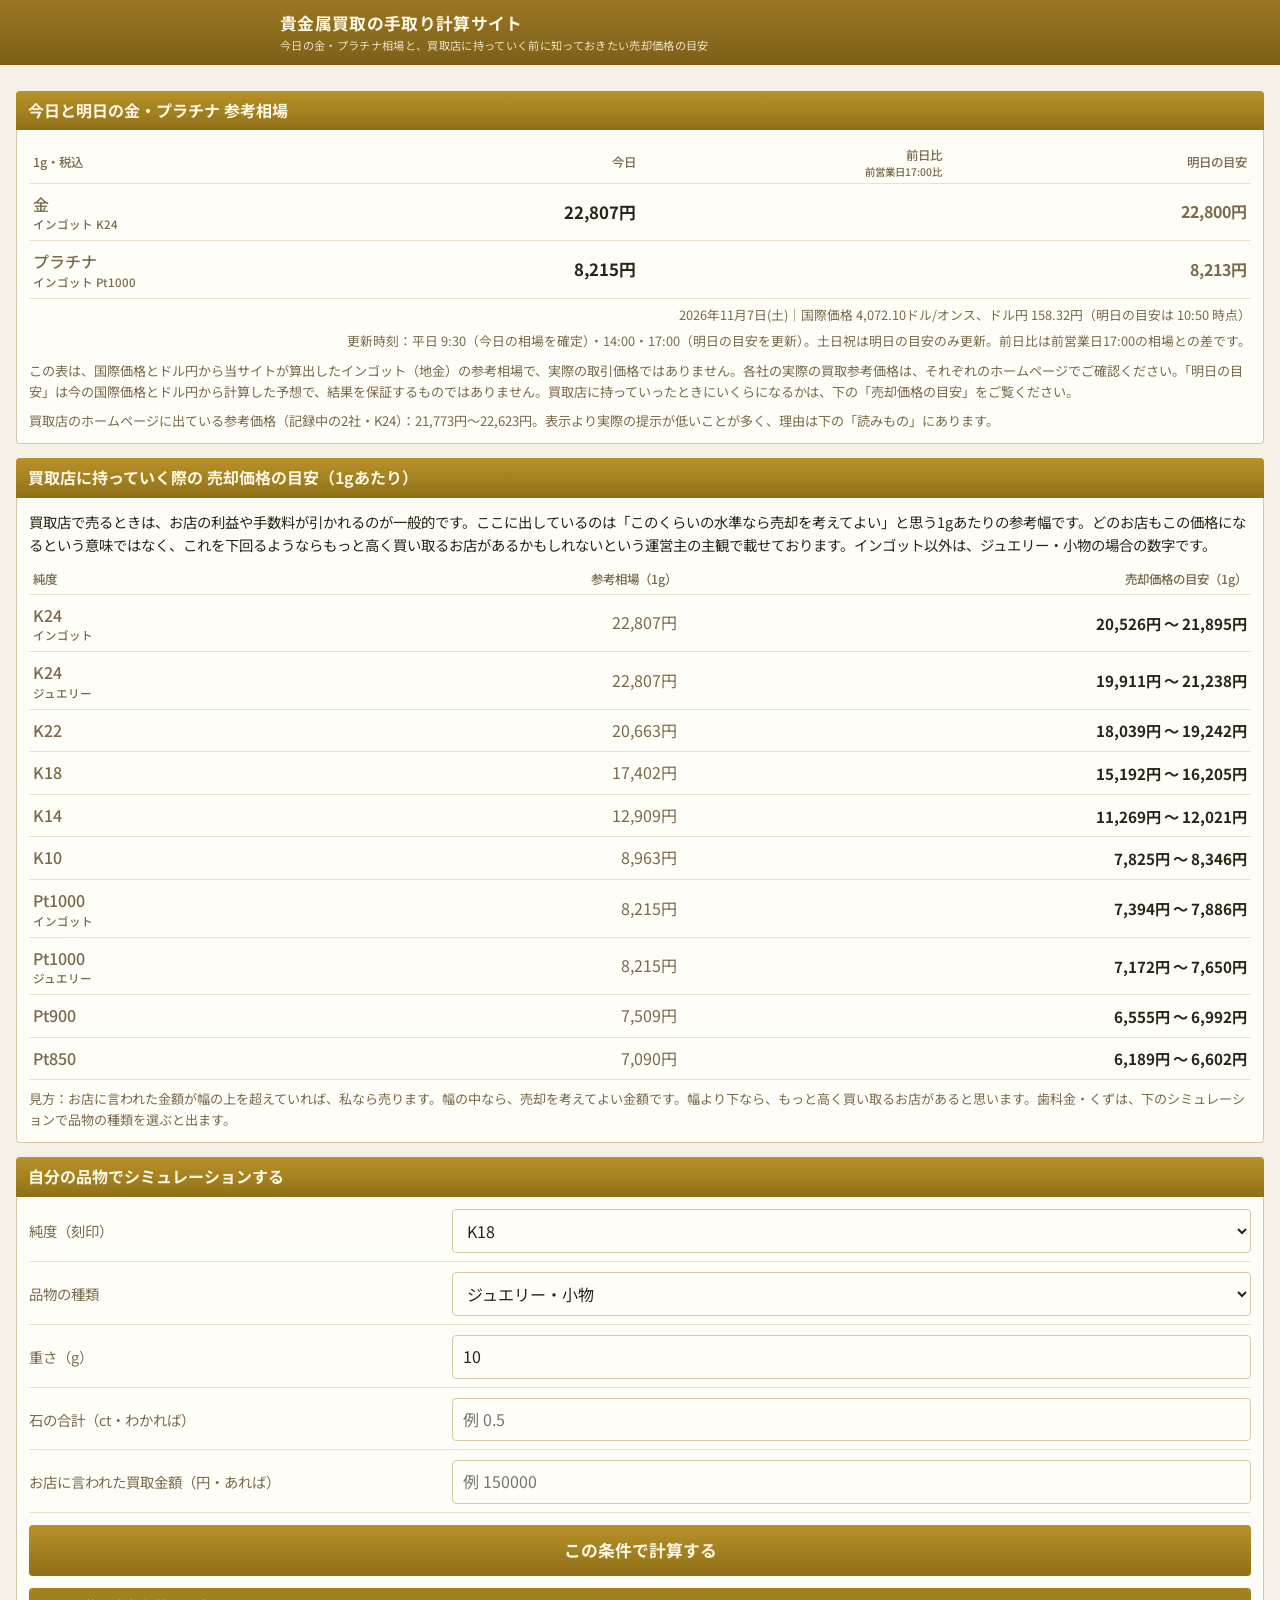
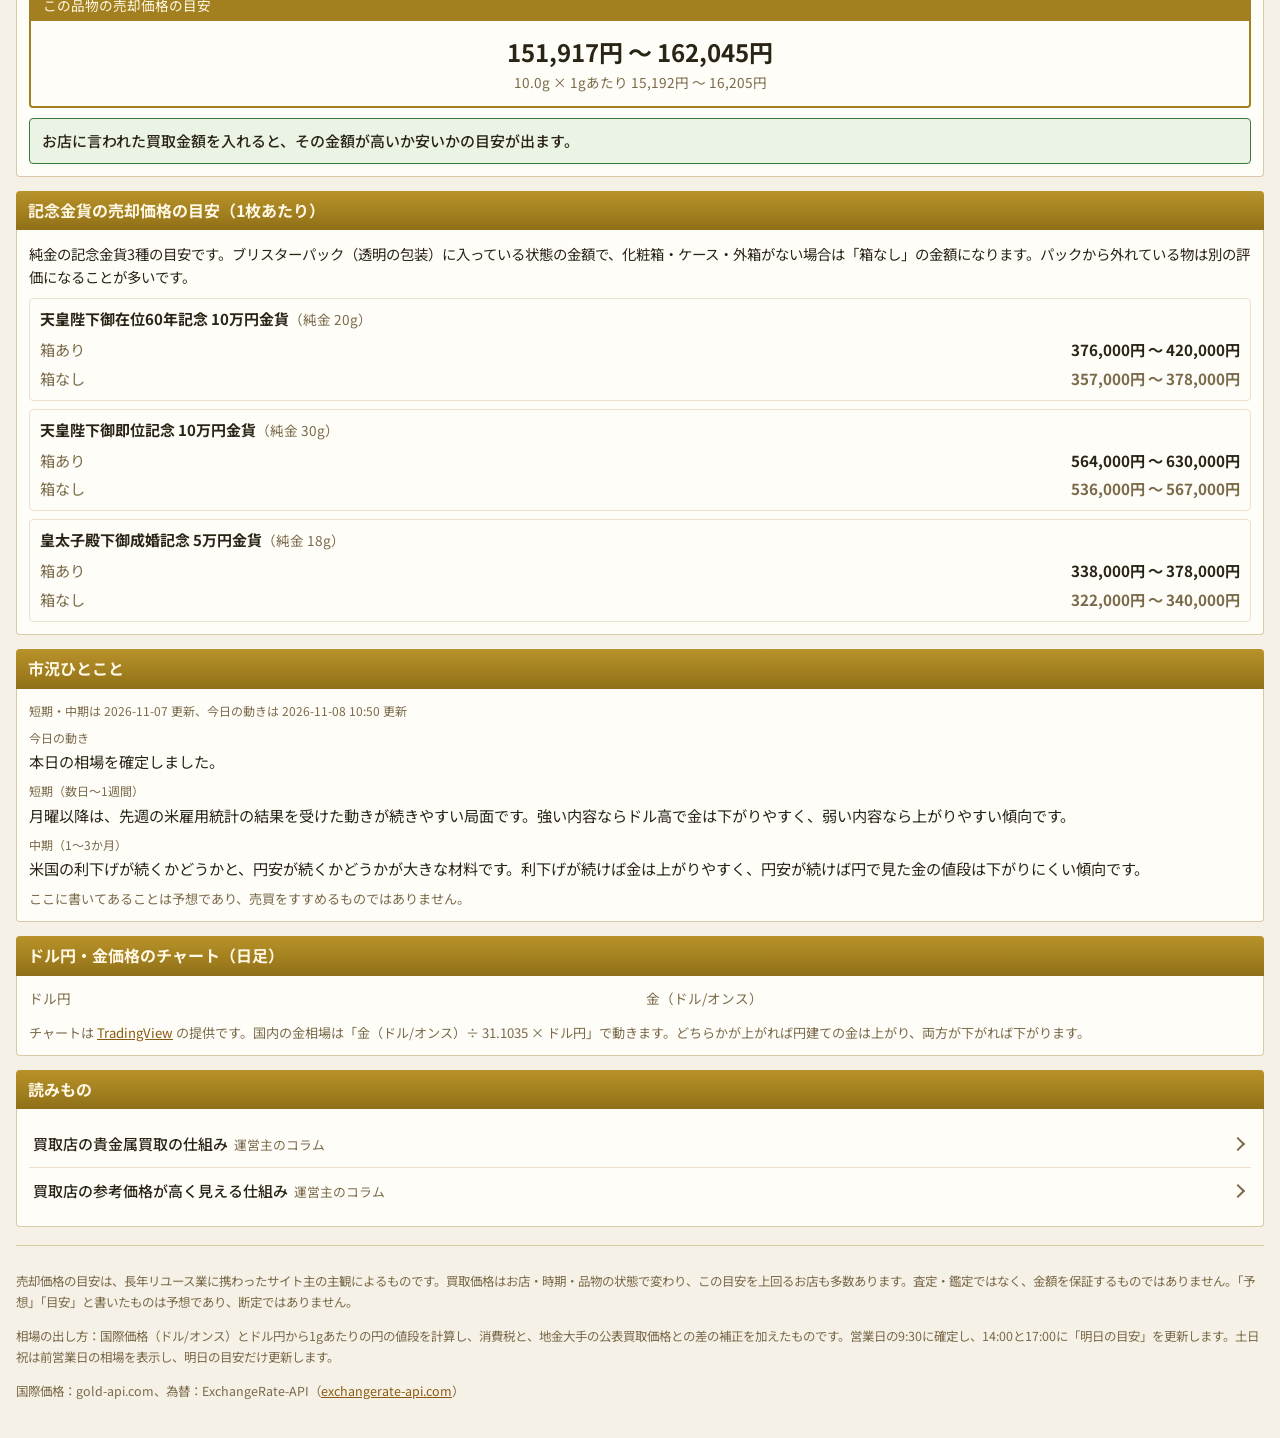
==== commit 9658a0b5: "前日比を前営業日17:00基準に Co-Authored-By: Claude Fable 5.1 <noreply@anthropic.com> Claude-Session: https://cl" ====
--- a/index.html
+++ b/index.html
@@ -18,12 +18,12 @@
 <div class="band">今日と明日の金・プラチナ 参考相場</div>
 <div class="box">
   <table class="price">
-    <tr class="hd2"><td>1g・税込</td><td style="text-align:right">今日</td><td style="text-align:right">前日比</td><td style="text-align:right">明日の目安</td></tr>
+    <tr class="hd2"><td>1g・税込</td><td style="text-align:right">今日</td><td style="text-align:right">前日比<br><small>前営業日17:00比</small></td><td style="text-align:right">明日の目安</td></tr>
     <tr><th>金<br><small>インゴット K24</small></th><td class="v num" id="baseK24">—</td><td class="c num" id="chgK24"></td><td class="e num" id="estK24"></td></tr>
     <tr><th>プラチナ<br><small>インゴット Pt1000</small></th><td class="v num" id="basePt">—</td><td class="c num" id="chgPt"></td><td class="e num" id="estPt"></td></tr>
   </table>
   <div class="stamp" id="asof"></div>
-  <div class="stamp">更新時刻：平日 9:30（今日の相場を確定）・14:00・17:00（明日の目安を更新）。土日祝は明日の目安のみ更新。</div>
+  <div class="stamp">更新時刻：平日 9:30（今日の相場を確定）・14:00・17:00（明日の目安を更新）。土日祝は明日の目安のみ更新。前日比は前営業日17:00の相場との差です。</div>
   <div class="note">この表は、国際価格とドル円から当サイトが算出したインゴット（地金）の参考相場で、実際の取引価格ではありません。各社の実際の買取参考価格は、それぞれのホームページでご確認ください。「明日の目安」は今の国際価格とドル円から計算した予想で、結果を保証するものではありません。買取店に持っていったときにいくらになるかは、下の「売却価格の目安」をご覧ください。</div>
   <div class="note" id="hprange" hidden></div>
   <div class="notice" id="flag">相場が大きく動いています。お店は先回りしてリスクを織り込んだ価格にすることがあり、提示が目安より低めでも、この日はその分と考えられます。</div>
--- a/style.css
+++ b/style.css
@@ -1,14 +1,14 @@
 /* 日本の相場情報サイトの定型。紺のサイト名バー、帯見出し、白い枠の表 */
-:root{--bg:#eef0f3;--panel:#fff;--fg:#222;--muted:#666;--line:#cfd4da;--line-soft:#e3e6ea;
-  --head:#1f3a5f;--head-fg:#fff;--band:#2b4c7e;--band-fg:#fff;--link:#1a4fb4;--up:#d33;--down:#1a56c8;
-  --ok:#1f7a3c;--ok-soft:#e6f4ea;--warn:#9a6a00;--warn-soft:#fff5d6;--bad:#b23030;--bad-soft:#fde8e8;
+:root{--bg:#f6f1e6;--panel:#fffdf8;--fg:#2a2416;--muted:#7a6a4a;--line:#d8c9a6;--line-soft:#ece2cc;
+  --head:#8a6a1f;--head-fg:#fff8e6;--band:#a3801f;--band-fg:#fff8e6;--link:#8a5a10;--up:#c43b3b;--down:#1f5fb8;
+  --ok:#3a7a3a;--ok-soft:#eaf3e4;--warn:#9a6a00;--warn-soft:#fff3d2;--bad:#b23030;--bad-soft:#fbe4e0;
   --font:"Noto Sans JP","Hiragino Sans","Hiragino Kaku Gothic ProN",Meiryo,system-ui,sans-serif}
-@media (prefers-color-scheme:dark){:root{--bg:#15181c;--panel:#1f2328;--fg:#e6e8eb;--muted:#9aa3ad;--line:#3a4149;--line-soft:#2b3137;
-  --head:#162a45;--band:#24416a;--link:#7fb0ff;--up:#ff7b7b;--down:#7fb0ff;--ok:#7fd49a;--ok-soft:#1b3024;--warn:#f0c86a;--warn-soft:#332b15;--bad:#f08a8a;--bad-soft:#3a2020;color-scheme:dark}}
+@media (prefers-color-scheme:dark){:root{--bg:#1a1610;--panel:#242017;--fg:#efe6d2;--muted:#b8a883;--line:#4a4028;--line-soft:#332c1d;
+  --head:#5e4812;--head-fg:#fbf1d8;--band:#7a5f17;--band-fg:#fbf1d8;--link:#e0b85a;--up:#ff8080;--down:#7fb0ff;--ok:#8fd49a;--ok-soft:#1d2e1d;--warn:#f0c86a;--warn-soft:#352b14;--bad:#f08a8a;--bad-soft:#3a2020;color-scheme:dark}}
 html,body{margin:0}
 body{background:var(--bg);color:var(--fg);font-family:var(--font);font-size:15px;line-height:1.6;padding:0 0 24px}
 a{color:var(--link)}
-.hd{background:var(--head);color:var(--head-fg);position:sticky;top:0;z-index:9}
+.hd{background:linear-gradient(180deg,#9a7722,#7d5f18);color:var(--head-fg);position:sticky;top:0;z-index:9}
 .hd .in{max-width:720px;margin:0 auto;display:flex;align-items:center;gap:12px;padding:10px max(16px,env(safe-area-inset-right,0px)) 10px max(16px,env(safe-area-inset-left,0px))}
 .hd .menu{width:22px;height:16px;border-top:3px solid var(--head-fg);border-bottom:3px solid var(--head-fg);position:relative;flex:none;display:block}
 .hd .menu::after{content:"";position:absolute;left:0;right:0;top:50%;border-top:3px solid var(--head-fg);transform:translateY(-50%)}
@@ -16,7 +16,7 @@
 .hd h1 a{color:inherit;text-decoration:none}
 .hd small{display:block;font-size:.7rem;font-weight:400;opacity:.85}
 .wrap{max-width:720px;margin:0 auto;padding:12px max(16px,env(safe-area-inset-right,0px)) 0 max(16px,env(safe-area-inset-left,0px))}
-.band{background:var(--band);color:var(--band-fg);font-weight:700;font-size:1rem;padding:7px 12px;margin:14px 0 0;border-radius:4px 4px 0 0}
+.band{background:linear-gradient(180deg,#b8922a 0%,#a3801f 55%,#8f6f18 100%);color:var(--band-fg);font-weight:700;font-size:1rem;padding:7px 12px;margin:14px 0 0;border-radius:4px 4px 0 0}
 .box{background:var(--panel);border:1px solid var(--line);border-top:0;border-radius:0 0 4px 4px;padding:12px;overflow:hidden}
 .wrap,.box,table{max-width:100%}
 html,body{overflow-x:hidden}
@@ -38,6 +38,7 @@
 table.price td.c{text-align:right;width:20%;font-weight:700;font-size:.95rem}
 table.price td.e{text-align:right;font-weight:700;color:var(--muted)}
 table.price tr.hd2 td{font-size:.78rem;color:var(--muted);padding-top:4px;padding-bottom:4px;font-weight:500}
+table.price tr.hd2 td small{display:block;font-size:.65rem;line-height:1.2}
 .up{color:var(--up)}.down{color:var(--down)}
 .stamp{text-align:right;color:var(--muted);font-size:.8rem;margin-top:6px}
 .notice{background:var(--warn-soft);border:1px solid var(--warn);color:var(--fg);padding:8px 12px;border-radius:4px;font-size:.9rem;margin-top:10px;display:none}
@@ -51,7 +52,7 @@
 .fr>div{min-width:0}
 select,input[type=number]{width:100%;box-sizing:border-box;font:inherit;font-size:1rem;padding:8px 10px;border:1px solid var(--line);border-radius:4px;background:var(--panel);color:var(--fg)}
 select:focus,input:focus{outline:2px solid var(--link);outline-offset:1px}
-.btn{display:block;width:100%;margin-top:12px;font:inherit;font-size:1.05rem;font-weight:700;padding:12px;border:0;border-radius:4px;background:var(--band);color:var(--band-fg);cursor:pointer}
+.btn{display:block;width:100%;margin-top:12px;font:inherit;font-size:1.05rem;font-weight:700;padding:12px;border:0;border-radius:4px;background:linear-gradient(180deg,#b8922a,#8f6f18);color:var(--band-fg);cursor:pointer}
 .btn:focus{outline:2px solid var(--link);outline-offset:2px}
 .res{margin-top:12px;border:2px solid var(--band);border-radius:4px;overflow:hidden}
 .res .t{background:var(--band);color:var(--band-fg);font-size:.85rem;padding:5px 12px}
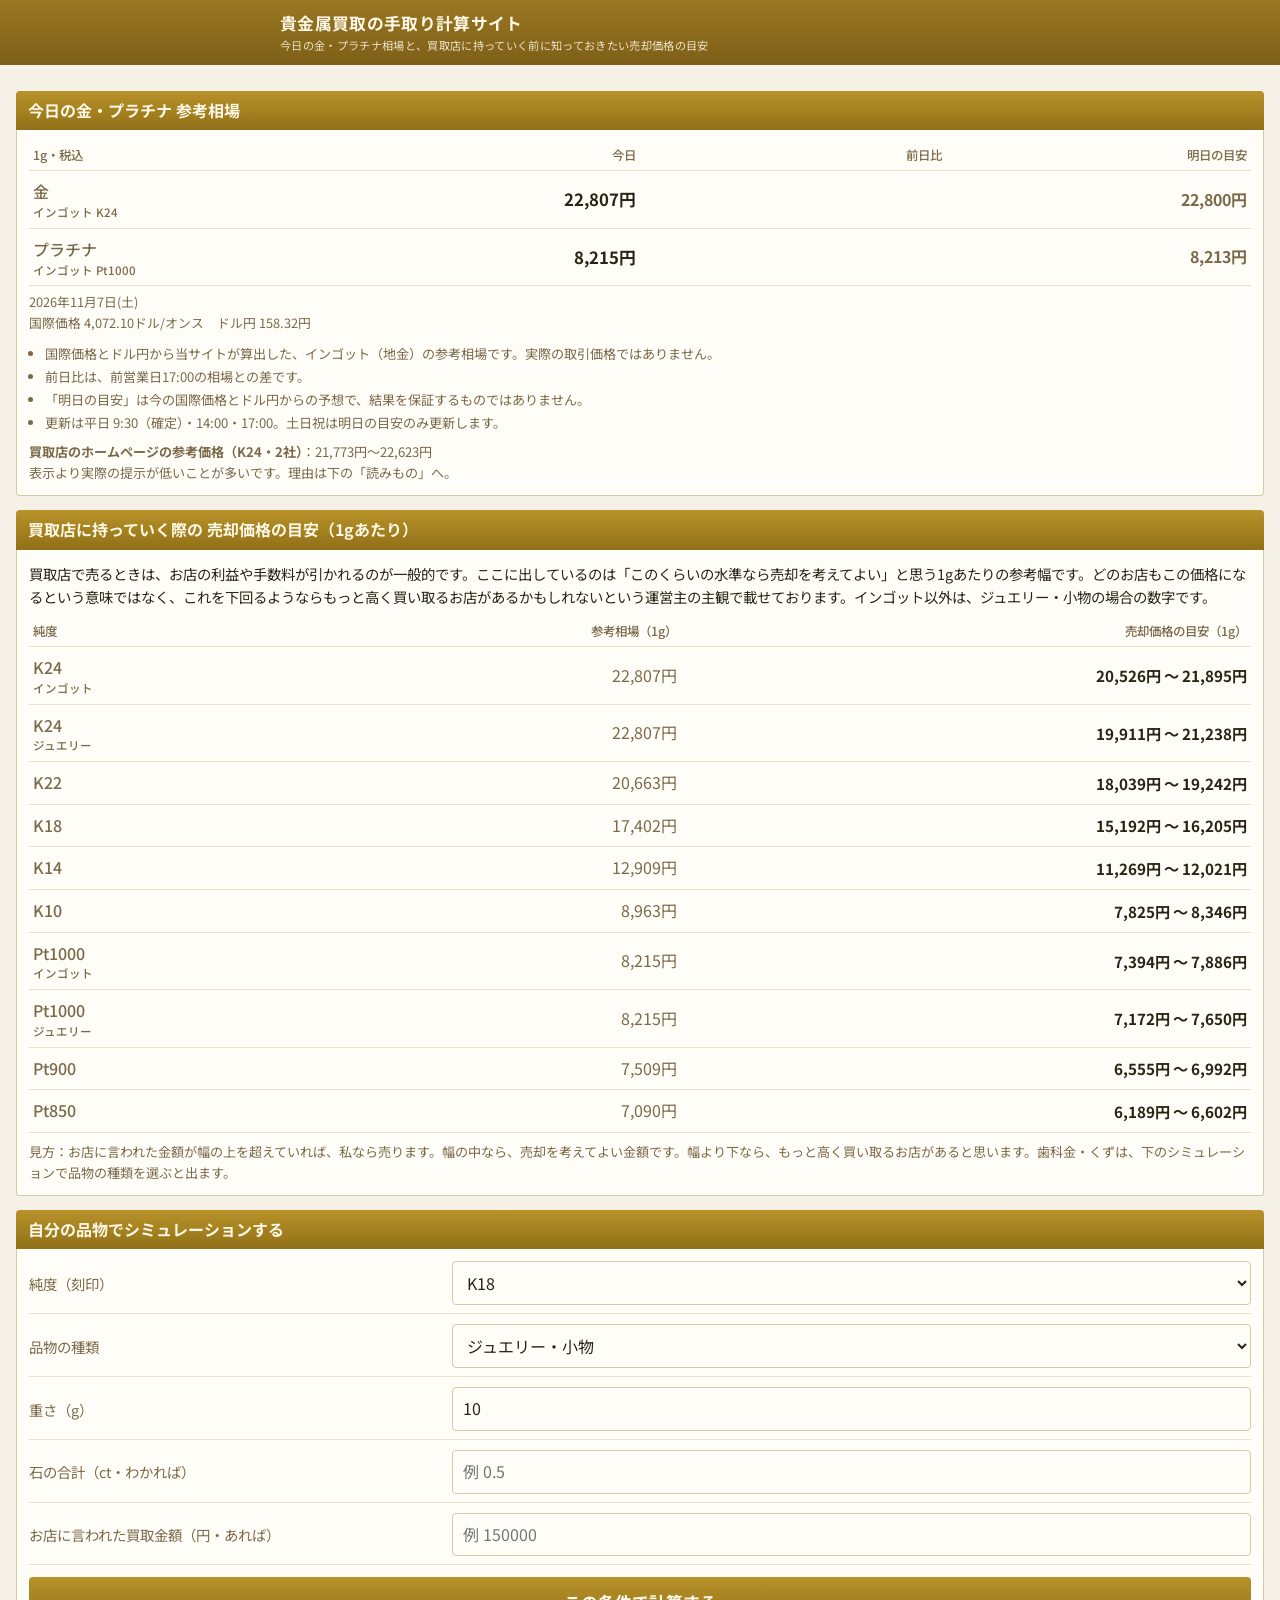
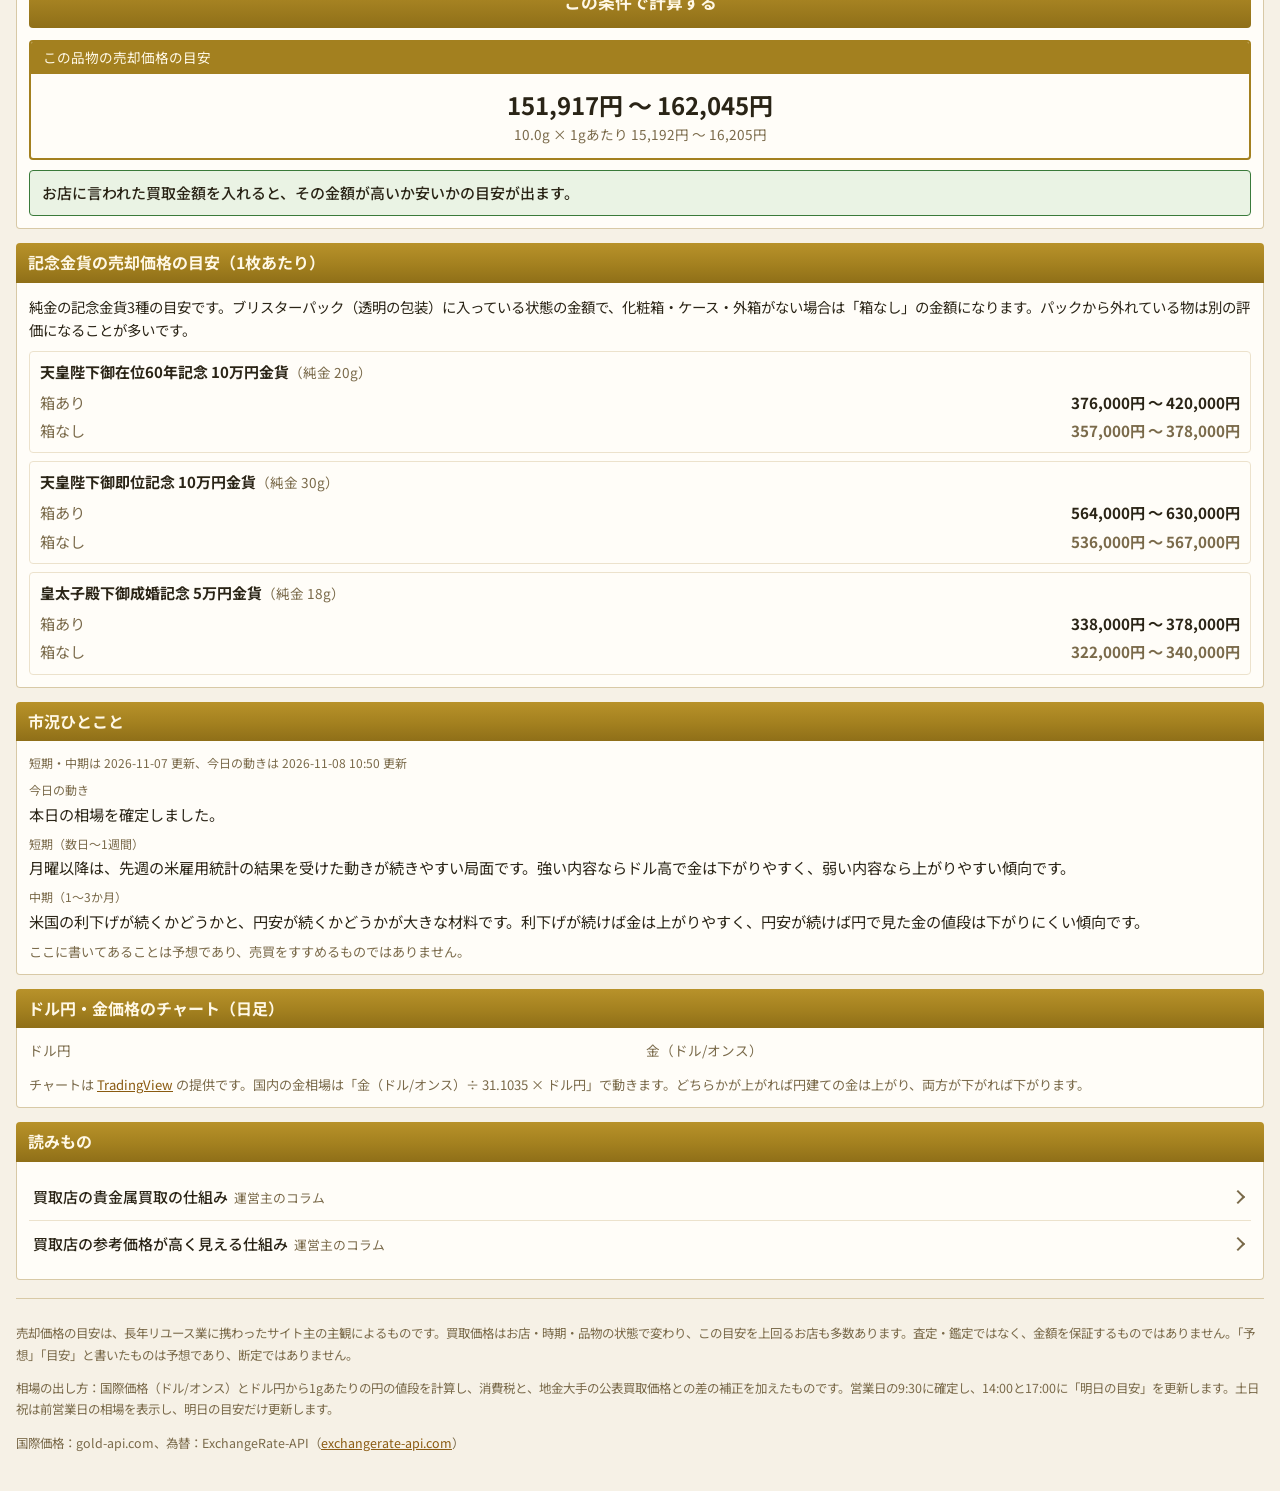
==== commit d8b9a7d8: "相場の枠の説明を箇条書きに整理 Co-Authored-By: Claude Fable 5.1 <noreply@anthropic.com> Claude-Session: https://cla" ====
--- a/index.html
+++ b/index.html
@@ -15,16 +15,20 @@
 
 <div class="wrap">
 
-<div class="band">今日と明日の金・プラチナ 参考相場</div>
+<div class="band">今日の金・プラチナ 参考相場</div>
 <div class="box">
   <table class="price">
-    <tr class="hd2"><td>1g・税込</td><td style="text-align:right">今日</td><td style="text-align:right">前日比<br><small>前営業日17:00比</small></td><td style="text-align:right">明日の目安</td></tr>
+    <tr class="hd2"><td>1g・税込</td><td style="text-align:right">今日</td><td style="text-align:right">前日比</td><td style="text-align:right">明日の目安</td></tr>
     <tr><th>金<br><small>インゴット K24</small></th><td class="v num" id="baseK24">—</td><td class="c num" id="chgK24"></td><td class="e num" id="estK24"></td></tr>
     <tr><th>プラチナ<br><small>インゴット Pt1000</small></th><td class="v num" id="basePt">—</td><td class="c num" id="chgPt"></td><td class="e num" id="estPt"></td></tr>
   </table>
   <div class="stamp" id="asof"></div>
-  <div class="stamp">更新時刻：平日 9:30（今日の相場を確定）・14:00・17:00（明日の目安を更新）。土日祝は明日の目安のみ更新。前日比は前営業日17:00の相場との差です。</div>
-  <div class="note">この表は、国際価格とドル円から当サイトが算出したインゴット（地金）の参考相場で、実際の取引価格ではありません。各社の実際の買取参考価格は、それぞれのホームページでご確認ください。「明日の目安」は今の国際価格とドル円から計算した予想で、結果を保証するものではありません。買取店に持っていったときにいくらになるかは、下の「売却価格の目安」をご覧ください。</div>
+  <ul class="pts">
+    <li>国際価格とドル円から当サイトが算出した、インゴット（地金）の参考相場です。実際の取引価格ではありません。</li>
+    <li>前日比は、前営業日17:00の相場との差です。</li>
+    <li>「明日の目安」は今の国際価格とドル円からの予想で、結果を保証するものではありません。</li>
+    <li>更新は平日 9:30（確定）・14:00・17:00。土日祝は明日の目安のみ更新します。</li>
+  </ul>
   <div class="note" id="hprange" hidden></div>
   <div class="notice" id="flag">相場が大きく動いています。お店は先回りしてリスクを織り込んだ価格にすることがあり、提示が目安より低めでも、この日はその分と考えられます。</div>
 </div>
--- a/style.css
+++ b/style.css
@@ -84,3 +84,7 @@
 .tv{min-width:0}
 .tv-t{font-size:.85rem;color:var(--muted);margin-bottom:4px}
 @media (max-width:560px){.tvwrap{grid-template-columns:1fr}}
+
+.pts{margin:10px 0 0;padding-left:1.2em;font-size:.82rem;color:var(--muted);line-height:1.6}
+.pts li{margin:2px 0}
+.stamp{text-align:left}
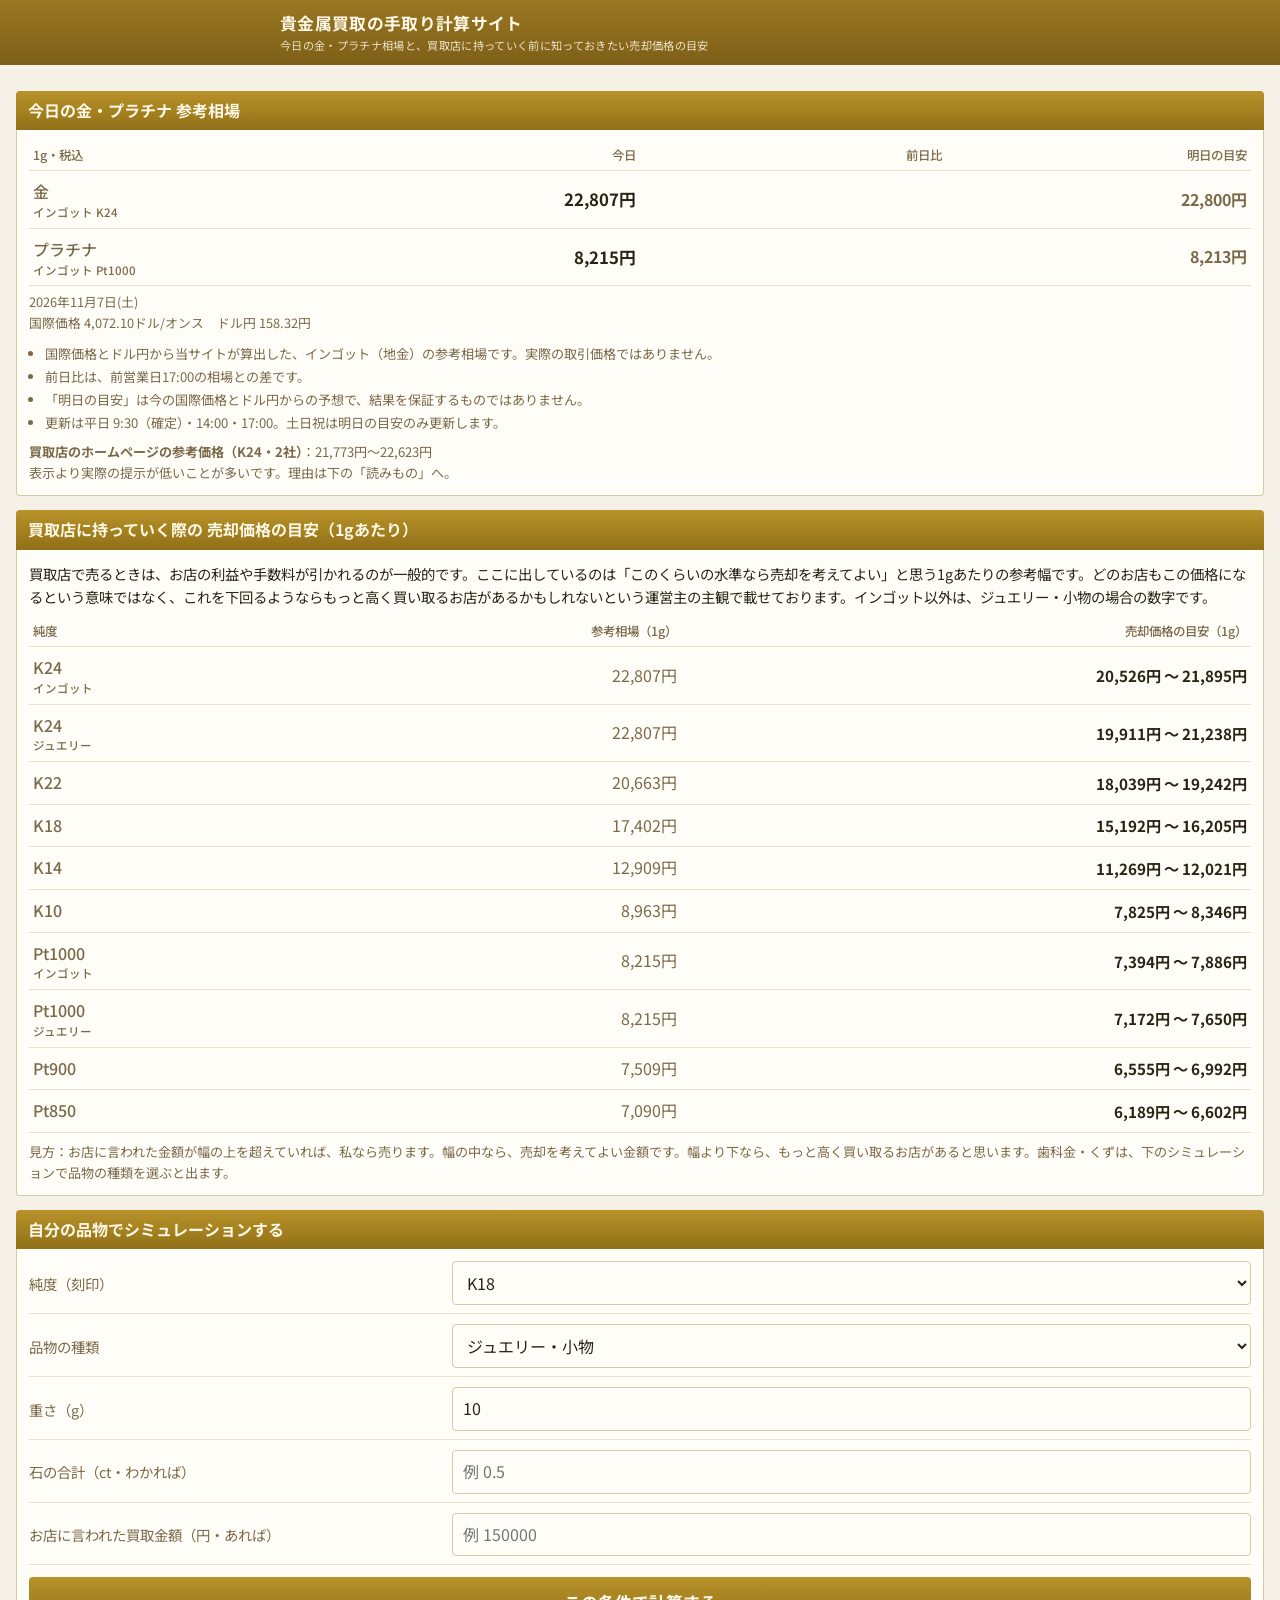
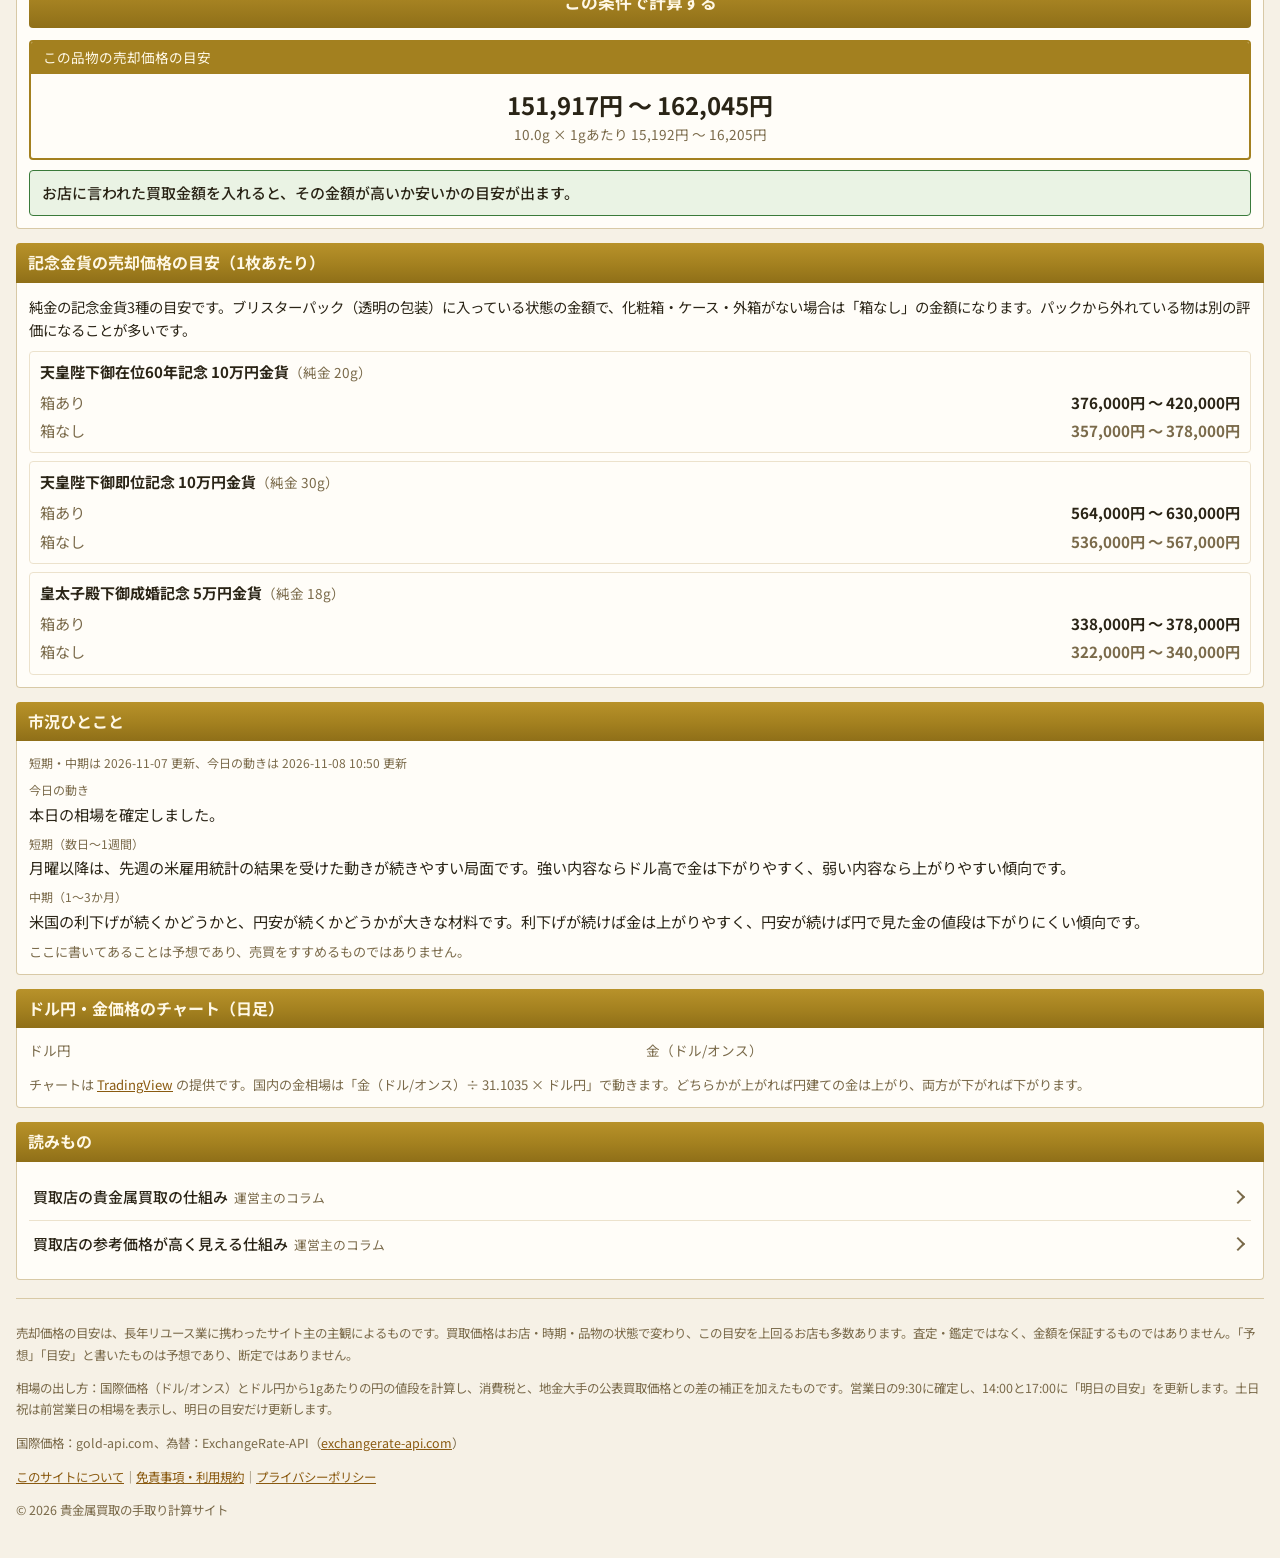
==== commit 305a812b: "このサイトについて・免責事項・プライバシーポリシーを追加 Co-Authored-By: Claude Fable 5.1 <noreply@anthropic.com> Claude-Session" ====
--- a/index.html
+++ b/index.html
@@ -108,6 +108,8 @@
   <p>売却価格の目安は、長年リユース業に携わったサイト主の主観によるものです。買取価格はお店・時期・品物の状態で変わり、この目安を上回るお店も多数あります。査定・鑑定ではなく、金額を保証するものではありません。「予想」「目安」と書いたものは予想であり、断定ではありません。</p>
   <p>相場の出し方：国際価格（ドル/オンス）とドル円から1gあたりの円の値段を計算し、消費税と、地金大手の公表買取価格との差の補正を加えたものです。営業日の9:30に確定し、14:00と17:00に「明日の目安」を更新します。土日祝は前営業日の相場を表示し、明日の目安だけ更新します。</p>
   <p>国際価格：gold-api.com、為替：ExchangeRate-API（<a href="https://www.exchangerate-api.com">exchangerate-api.com</a>）</p>
+  <p class="flinks"><a href="pages/about.html">このサイトについて</a>｜<a href="pages/terms.html">免責事項・利用規約</a>｜<a href="pages/privacy.html">プライバシーポリシー</a></p>
+  <p>© 2026 貴金属買取の手取り計算サイト</p>
 </div>
 </div>
 <script src="app.js"></script>
--- a/style.css
+++ b/style.css
@@ -88,3 +88,7 @@
 .pts{margin:10px 0 0;padding-left:1.2em;font-size:.82rem;color:var(--muted);line-height:1.6}
 .pts li{margin:2px 0}
 .stamp{text-align:left}
+
+.flinks{margin-top:10px}
+.article h2{font-size:1.05rem;margin:16px 0 6px;color:var(--band)}
+.article ul{padding-left:1.3em}
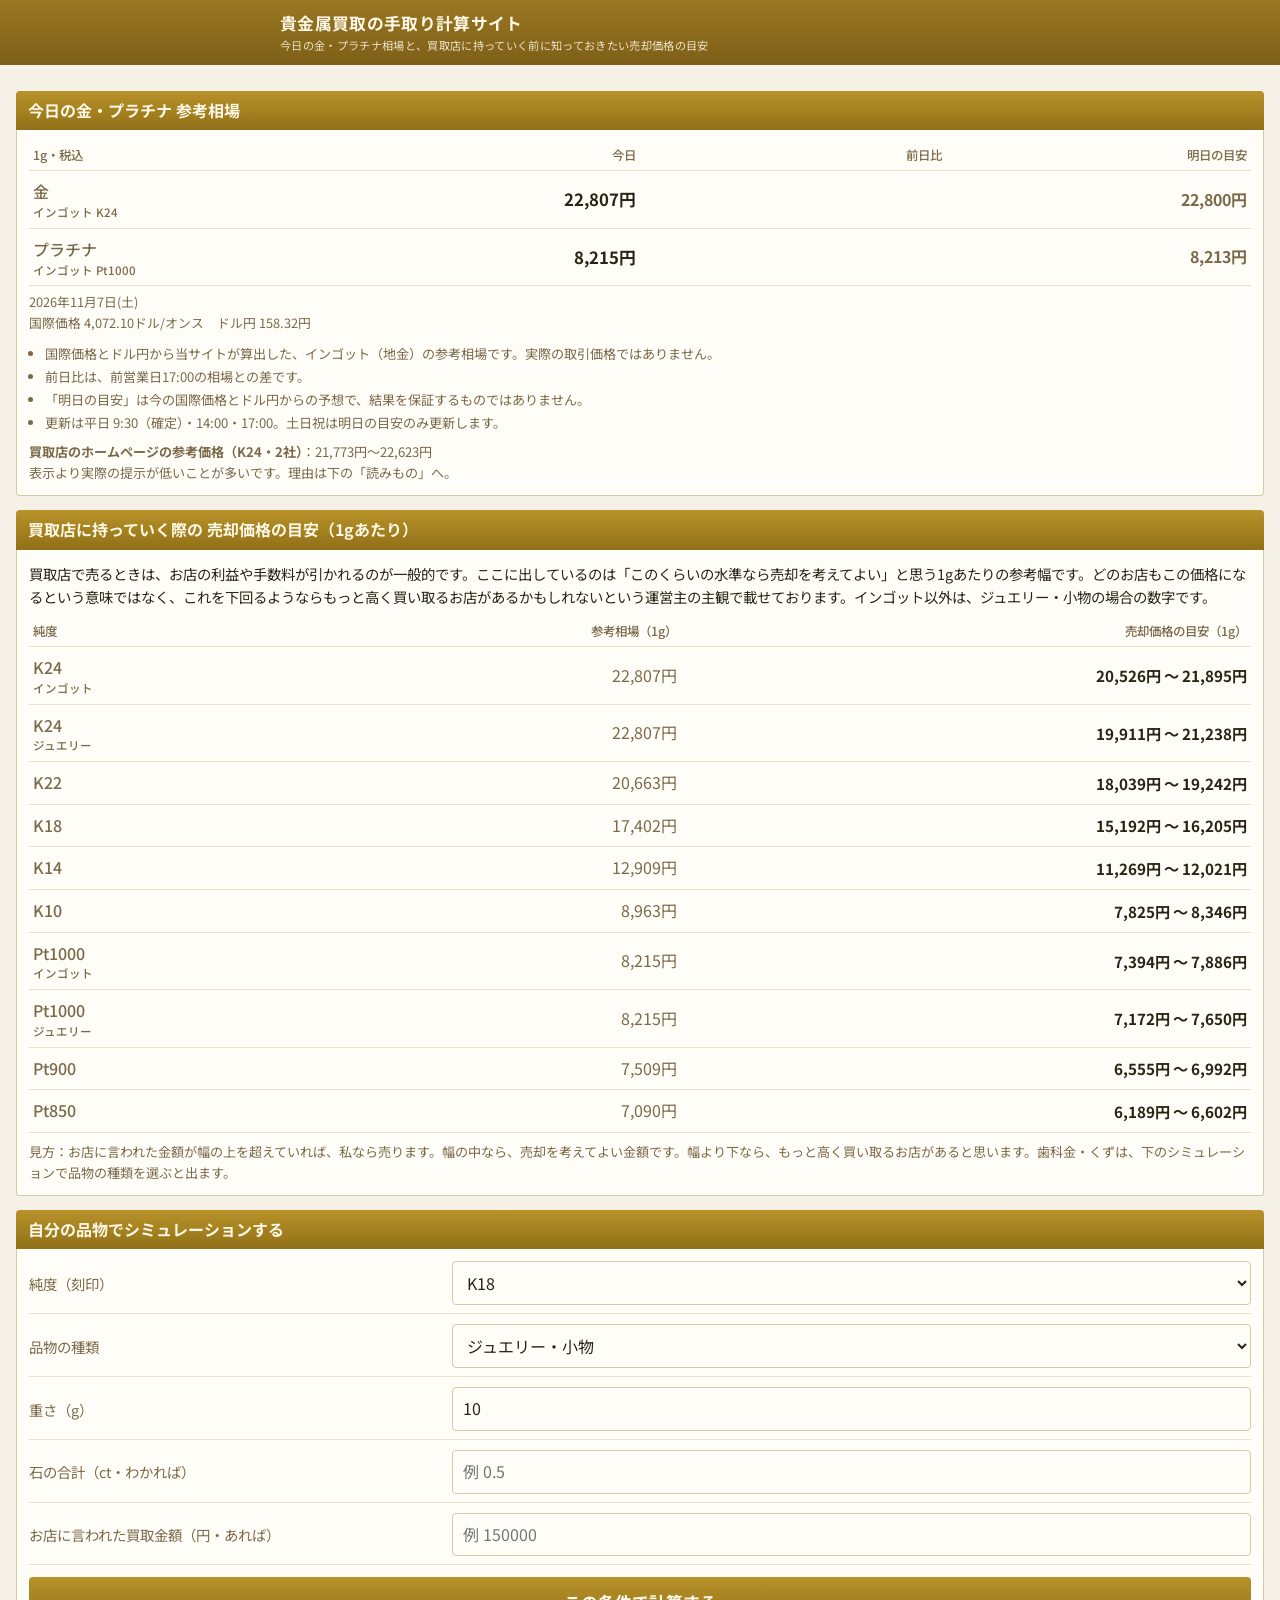
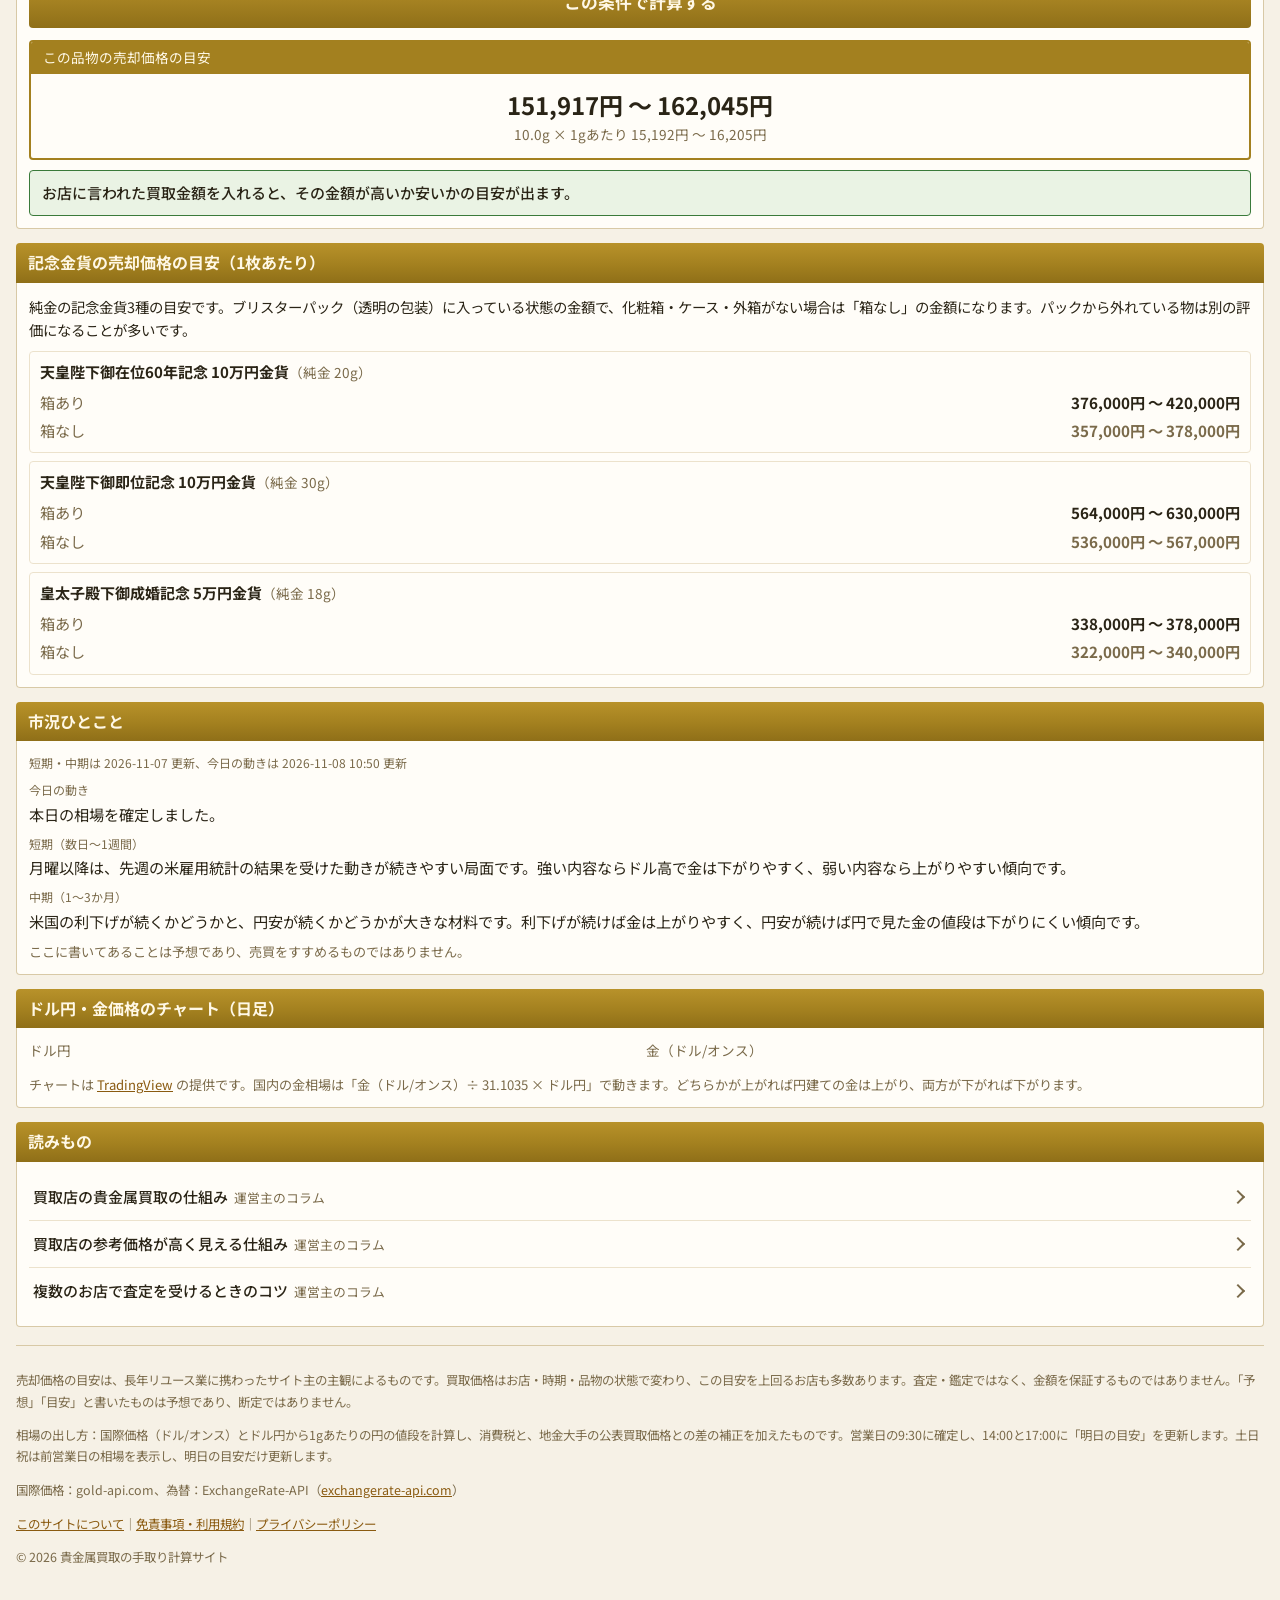
==== commit ef1d6693: "コラム3本目：複数のお店で査定を受けるときのコツ Co-Authored-By: Claude Fable 5.1 <noreply@anthropic.com> Claude-Session: ht" ====
--- a/index.html
+++ b/index.html
@@ -101,6 +101,7 @@
   <ul class="list">
     <li><a href="columns/shikumi.html">買取店の貴金属買取の仕組み<span class="d">運営主のコラム</span></a></li>
     <li><a href="columns/sanko-kakaku.html">買取店の参考価格が高く見える仕組み<span class="d">運営主のコラム</span></a></li>
+    <li><a href="columns/aimitsumori.html">複数のお店で査定を受けるときのコツ<span class="d">運営主のコラム</span></a></li>
   </ul>
 </div>
 
